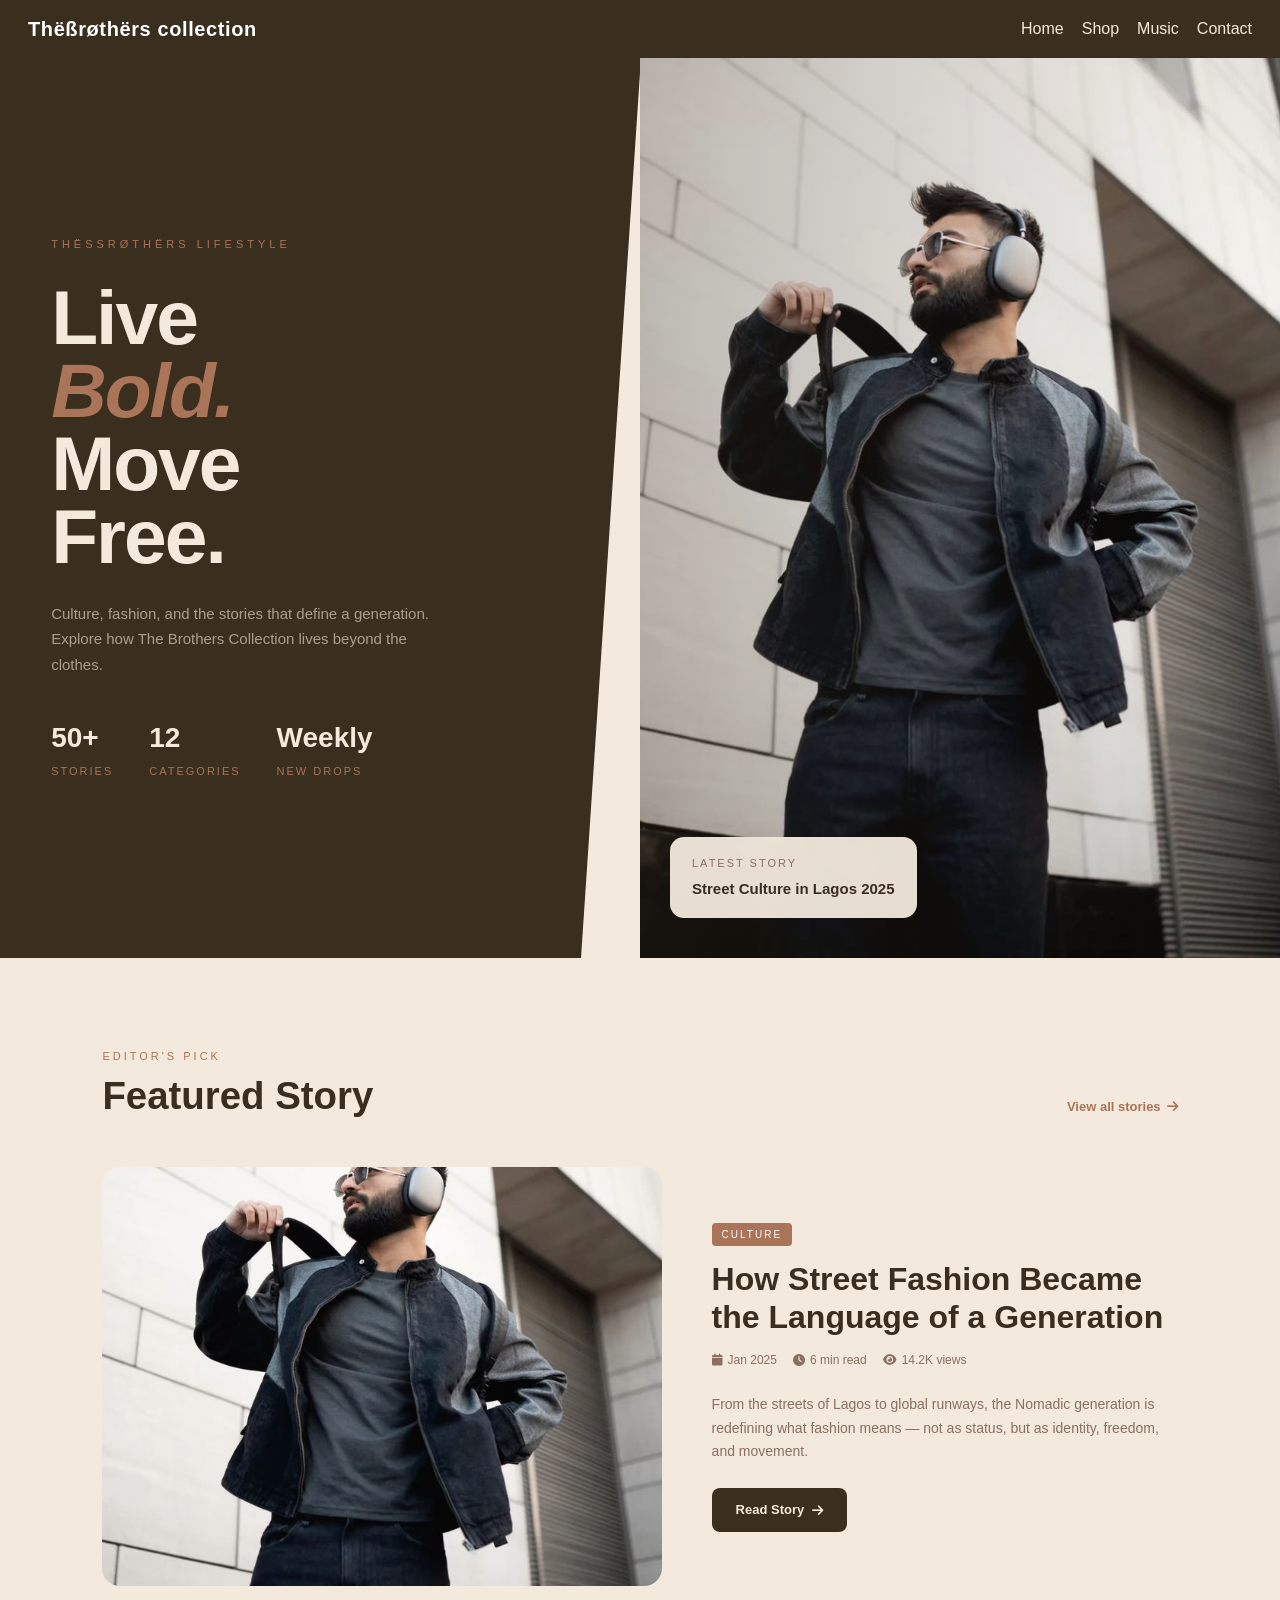
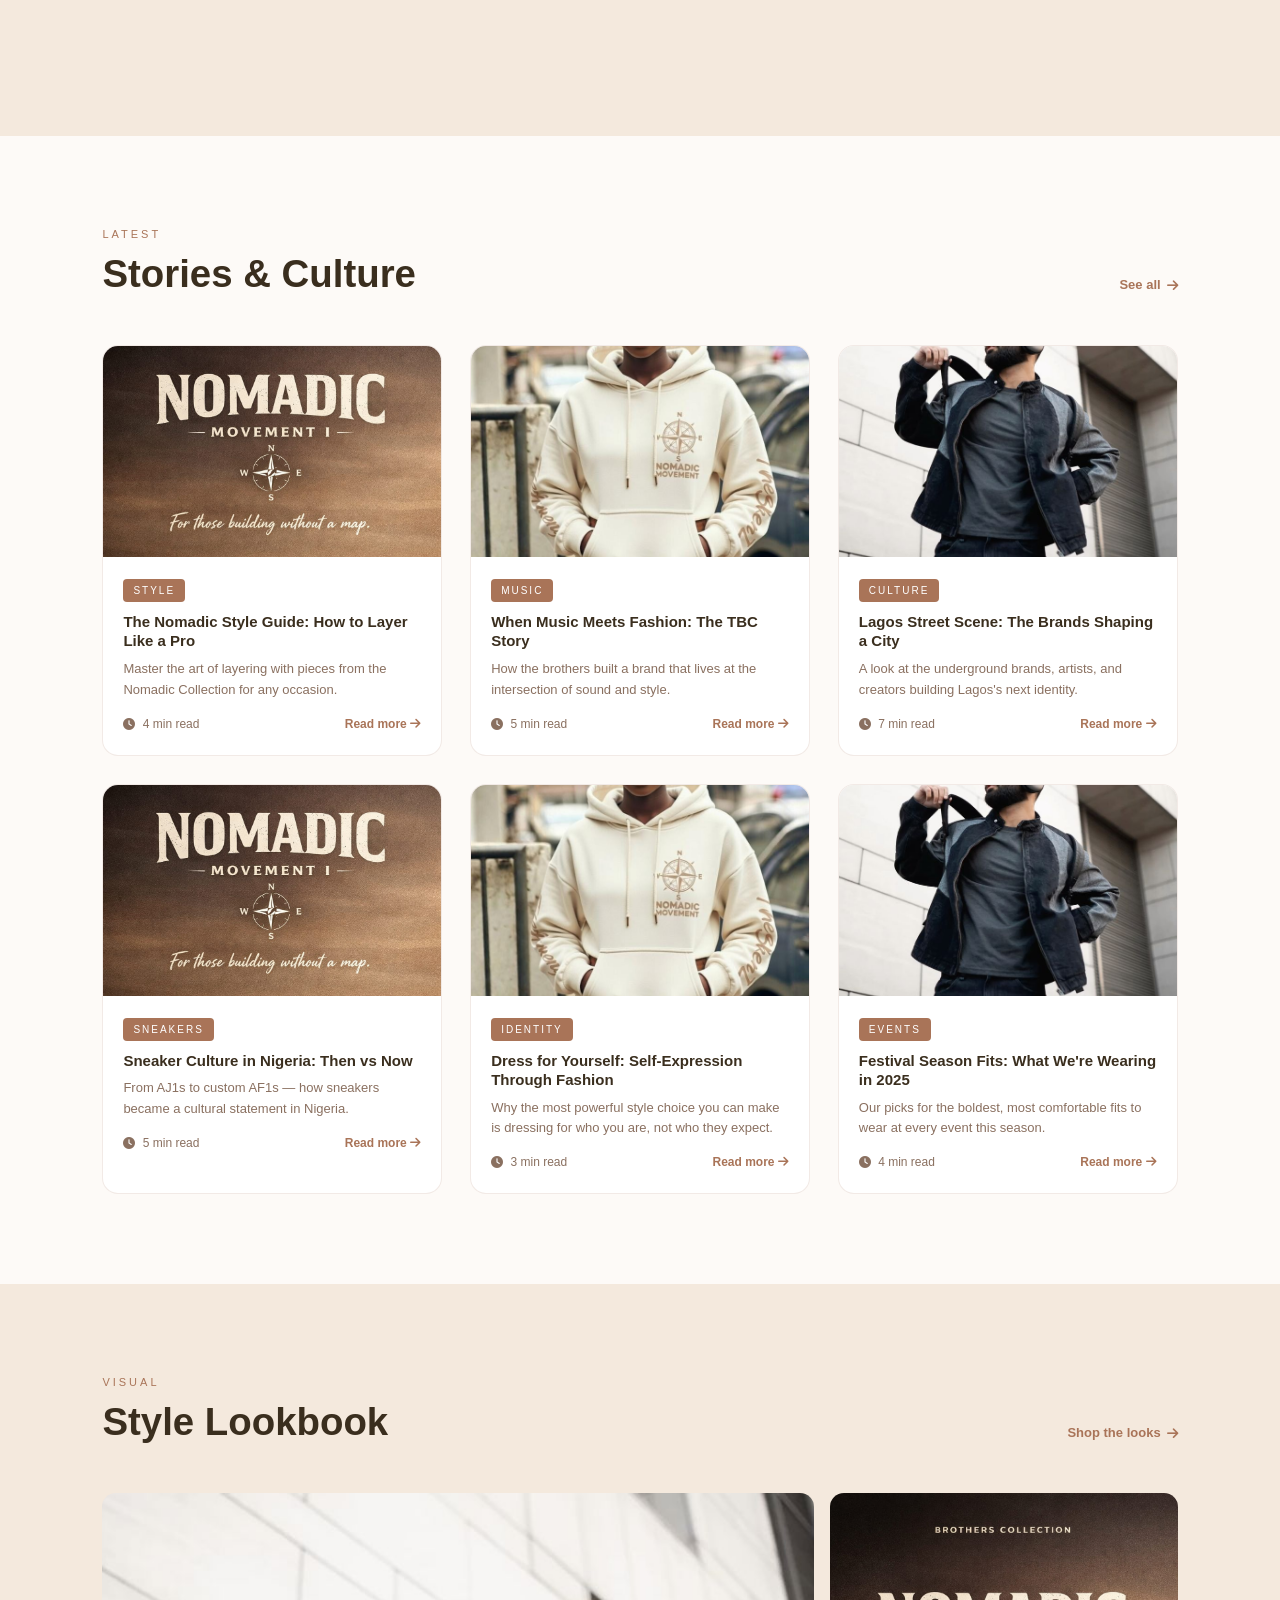
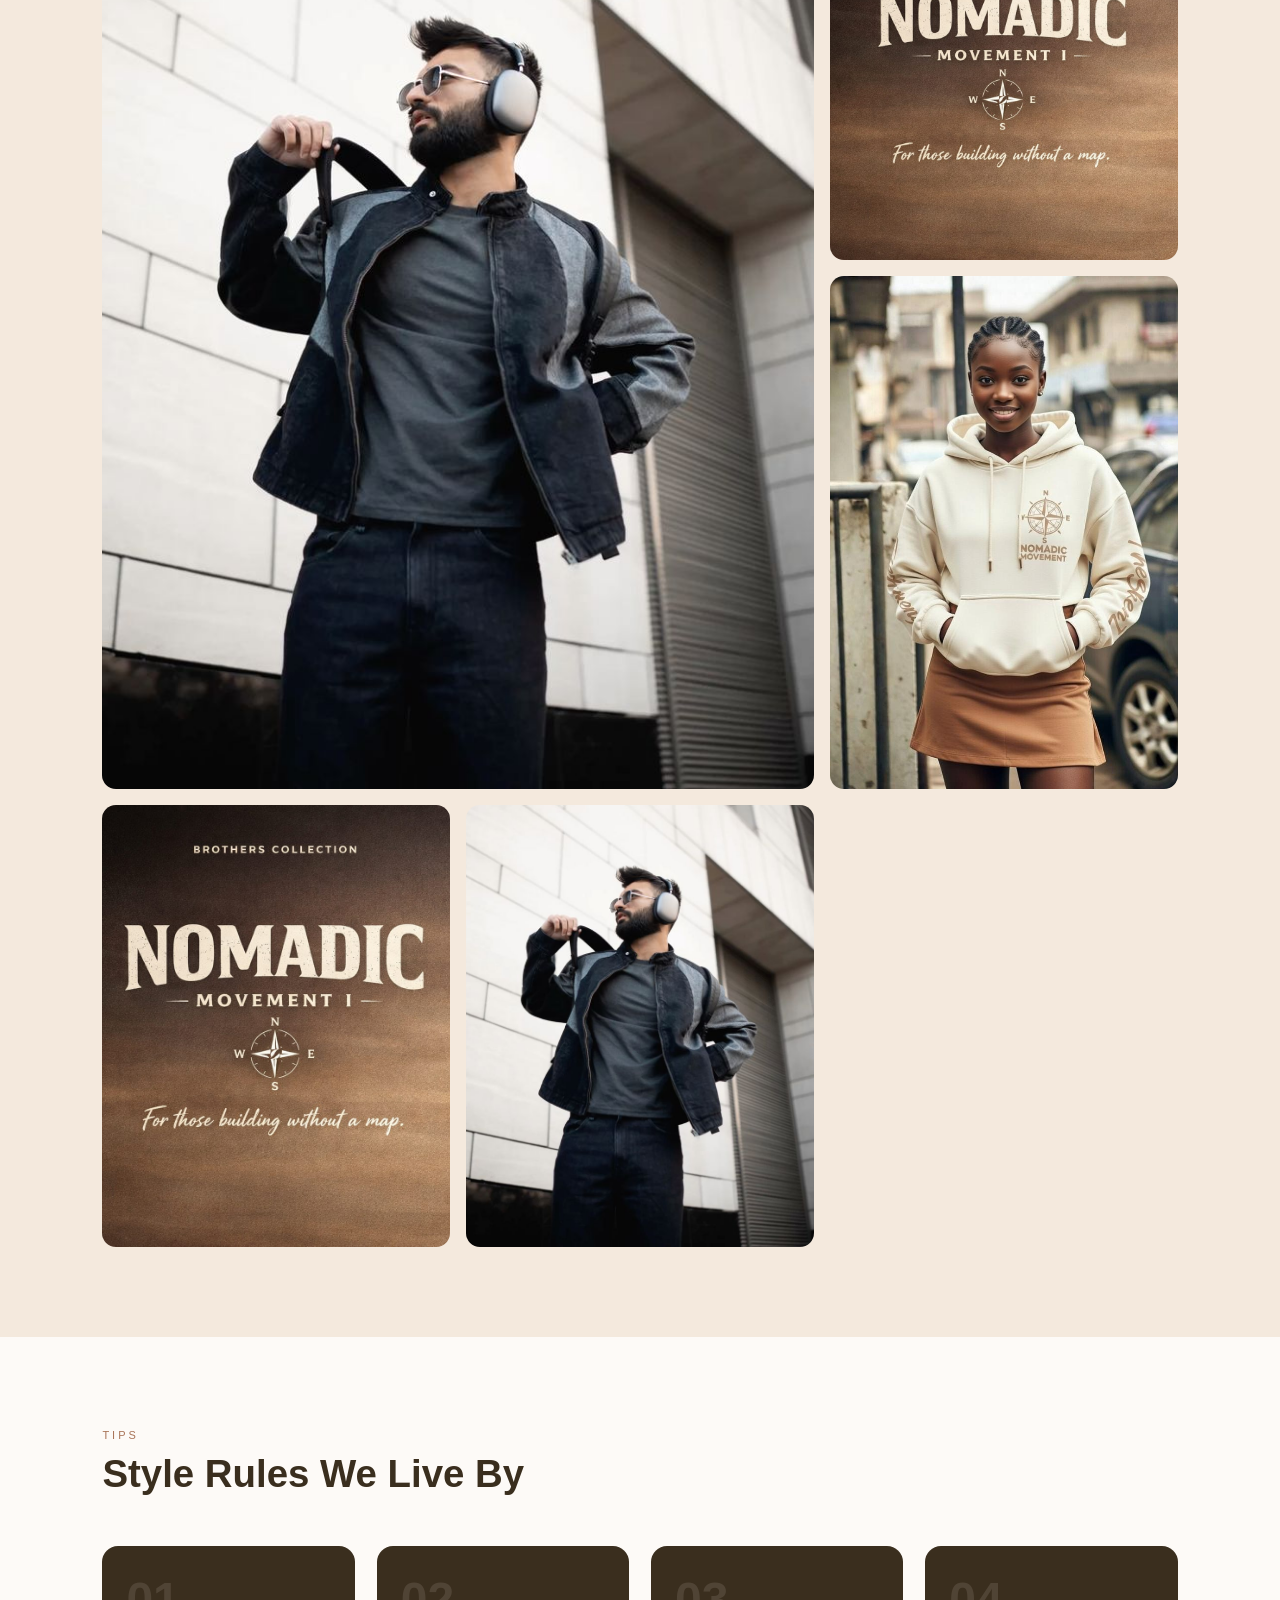
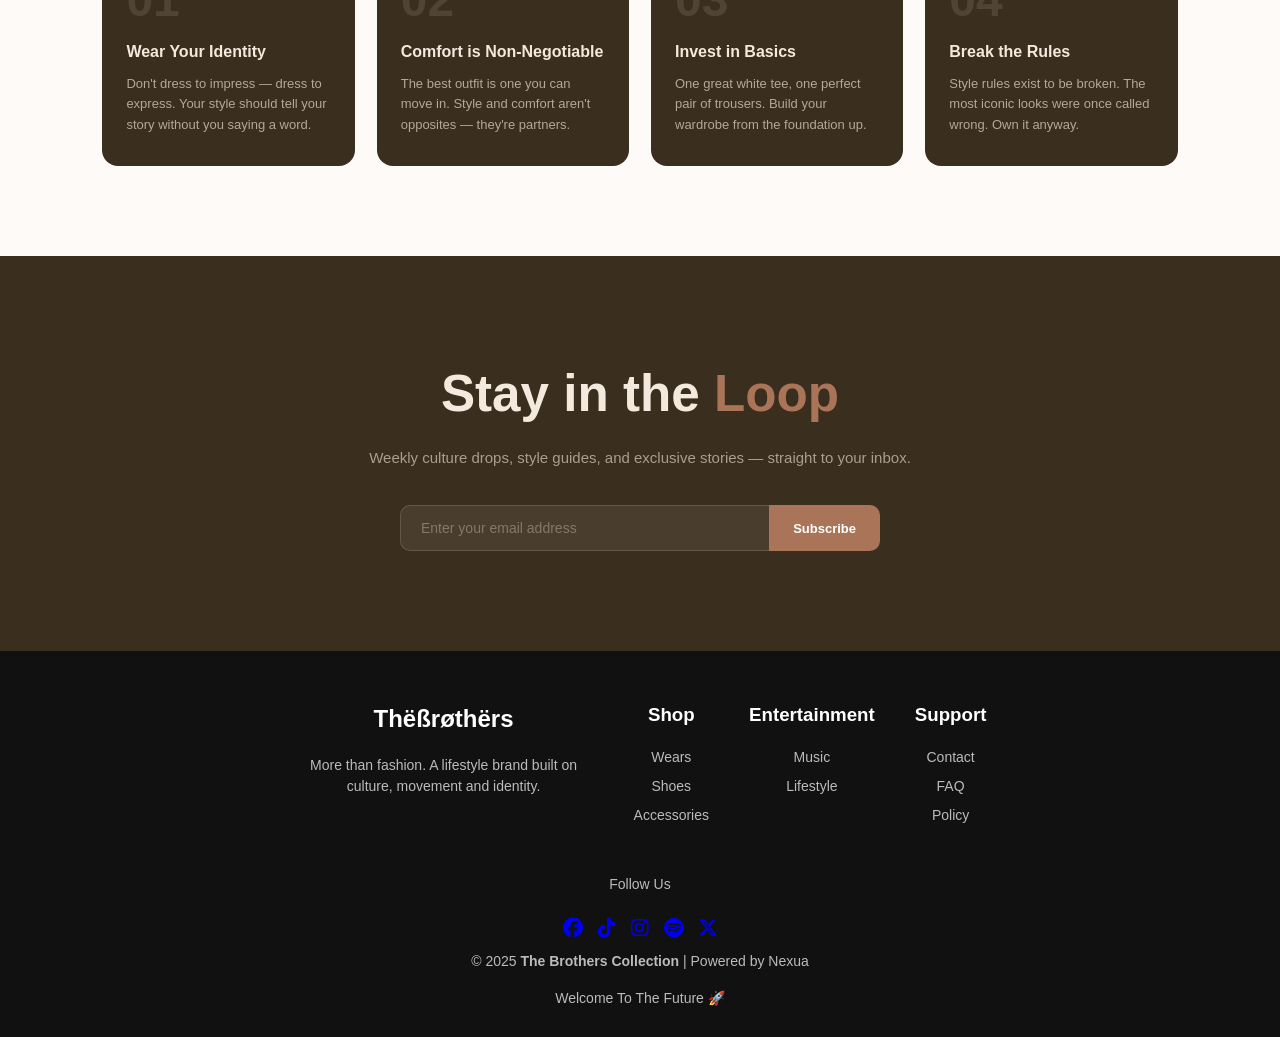
==== lifestyle.html @ 15efc1c2 "first commit" ====
<!DOCTYPE html>
<html lang="en">
<head>
  <meta charset="UTF-8">
  <meta name="viewport" content="width=device-width, initial-scale=1.0">
  <title>Lifestyle | Thëßrøthërs Collection</title>
  <link rel="stylesheet" href="https://cdnjs.cloudflare.com/ajax/libs/font-awesome/6.5.1/css/all.min.css">
  <link rel="stylesheet" href="css/style.css">
  <style>
    :root {
      --ls-cream: #f4e9dd;
      --ls-brown: #a97458;
      --ls-dark: #3a2e1e;
      --ls-muted: #8a7060;
      --ls-light: #dbc1ac;
      --ls-white: #fdfaf7;
    }

    body { background: var(--ls-cream); color: var(--ls-dark); }

    /* ===== HERO ===== */
    .ls-hero {
      min-height: 100vh;
      display: grid;
      grid-template-columns: 1fr 1fr;
      overflow: hidden;
    }

    .ls-hero-left {
      background: var(--ls-dark);
      display: flex;
      flex-direction: column;
      justify-content: center;
      padding: 80px 8%;
      position: relative;
    }

    .ls-hero-left::after {
      content: '';
      position: absolute;
      right: -1px;
      top: 0;
      width: 60px;
      height: 100%;
      background: var(--ls-cream);
      clip-path: polygon(100% 0, 100% 100%, 0 100%);
    }

    .ls-hero-tag {
      display: inline-block;
      font-size: 11px;
      letter-spacing: 4px;
      text-transform: uppercase;
      color: var(--ls-brown);
      margin-bottom: 28px;
    }

    .ls-hero h1 {
      font-size: clamp(3rem, 6vw, 6rem);
      font-weight: 800;
      color: var(--ls-cream);
      line-height: 0.95;
      letter-spacing: -2px;
      margin-bottom: 28px;
    }

    .ls-hero h1 em {
      font-style: italic;
      color: var(--ls-brown);
    }

    .ls-hero-left p {
      color: rgba(244,233,221,0.6);
      font-size: 15px;
      line-height: 1.7;
      max-width: 380px;
      margin-bottom: 40px;
    }

    .ls-hero-stats {
      display: flex;
      gap: 36px;
    }

    .ls-stat {
      display: flex;
      flex-direction: column;
      gap: 4px;
    }

    .ls-stat span:first-child {
      font-size: 28px;
      font-weight: 800;
      color: var(--ls-cream);
    }

    .ls-stat span:last-child {
      font-size: 11px;
      letter-spacing: 2px;
      text-transform: uppercase;
      color: var(--ls-brown);
    }

    .ls-hero-right {
      position: relative;
      overflow: hidden;
    }

    .ls-hero-right img {
      width: 100%;
      height: 100%;
      object-fit: cover;
    }

    .ls-hero-right::before {
      content: '';
      position: absolute;
      inset: 0;
      background: linear-gradient(to right, rgba(58,46,30,0.3), transparent);
      z-index: 1;
    }

    .hero-float-card {
      position: absolute;
      bottom: 40px;
      left: 30px;
      background: rgba(244,233,221,0.95);
      backdrop-filter: blur(10px);
      border-radius: 14px;
      padding: 18px 22px;
      z-index: 2;
      min-width: 200px;
    }

    .hero-float-card p {
      font-size: 11px;
      letter-spacing: 2px;
      text-transform: uppercase;
      color: var(--ls-muted);
      margin-bottom: 6px;
    }

    .hero-float-card h4 {
      font-size: 15px;
      font-weight: 700;
      color: var(--ls-dark);
    }

    /* ===== SECTION STRUCTURE ===== */
    .ls-section {
      padding: 90px 8%;
    }

    .ls-section.alt {
      background: var(--ls-white);
    }

    .ls-section-header {
      display: flex;
      align-items: flex-end;
      justify-content: space-between;
      margin-bottom: 50px;
      flex-wrap: wrap;
      gap: 16px;
    }

    .ls-section-header h2 {
      font-size: clamp(1.8rem, 3vw, 2.8rem);
      font-weight: 800;
      line-height: 1.1;
    }

    .ls-tag-line {
      font-size: 11px;
      letter-spacing: 3px;
      text-transform: uppercase;
      color: var(--ls-brown);
      margin-bottom: 10px;
    }

    .see-all {
      font-size: 13px;
      font-weight: 600;
      color: var(--ls-brown);
      text-decoration: none;
      display: flex;
      align-items: center;
      gap: 6px;
      white-space: nowrap;
    }

    .see-all:hover { text-decoration: underline; }

    /* ===== FEATURED ARTICLE ===== */
    .featured-article {
      display: grid;
      grid-template-columns: 1.2fr 1fr;
      gap: 50px;
      align-items: center;
      margin-bottom: 60px;
    }

    .featured-article-img {
      border-radius: 18px;
      overflow: hidden;
      aspect-ratio: 4/3;
    }

    .featured-article-img img {
      width: 100%;
      height: 100%;
      object-fit: cover;
      transition: 0.4s;
    }

    .featured-article-img:hover img { transform: scale(1.04); }

    .article-cat {
      display: inline-block;
      font-size: 10px;
      letter-spacing: 2px;
      text-transform: uppercase;
      background: var(--ls-brown);
      color: #fff;
      border-radius: 4px;
      padding: 4px 10px;
      margin-bottom: 14px;
    }

    .featured-article-text h2 {
      font-size: clamp(1.4rem, 2.5vw, 2rem);
      font-weight: 800;
      line-height: 1.2;
      margin-bottom: 14px;
    }

    .featured-article-text p {
      font-size: 14px;
      color: var(--ls-muted);
      line-height: 1.7;
      margin-bottom: 24px;
    }

    .article-meta {
      display: flex;
      align-items: center;
      gap: 16px;
      font-size: 12px;
      color: var(--ls-muted);
      margin-bottom: 24px;
    }

    .article-meta span { display: flex; align-items: center; gap: 5px; }

    .read-btn {
      display: inline-flex;
      align-items: center;
      gap: 8px;
      padding: 12px 24px;
      background: var(--ls-dark);
      color: var(--ls-cream);
      border-radius: 8px;
      text-decoration: none;
      font-size: 13px;
      font-weight: 600;
      transition: 0.2s;
    }

    .read-btn:hover {
      background: var(--ls-brown);
      transform: translateY(-2px);
    }

    /* ===== ARTICLES GRID ===== */
    .articles-grid {
      display: grid;
      grid-template-columns: repeat(auto-fill, minmax(280px, 1fr));
      gap: 28px;
    }

    .article-card {
      background: #fff;
      border-radius: 16px;
      overflow: hidden;
      border: 1px solid rgba(169,116,88,0.15);
      transition: 0.25s;
      cursor: pointer;
    }

    .article-card:hover {
      transform: translateY(-6px);
      box-shadow: 0 16px 40px rgba(58,46,30,0.1);
      border-color: var(--ls-brown);
    }

    .article-card-img {
      aspect-ratio: 16/10;
      overflow: hidden;
    }

    .article-card-img img {
      width: 100%;
      height: 100%;
      object-fit: cover;
      transition: 0.35s;
    }

    .article-card:hover .article-card-img img { transform: scale(1.06); }

    .article-card-body {
      padding: 20px 20px 22px;
    }

    .article-card-body .article-cat {
      margin-bottom: 10px;
    }

    .article-card-body h3 {
      font-size: 15px;
      font-weight: 700;
      line-height: 1.3;
      margin-bottom: 8px;
      color: var(--ls-dark);
    }

    .article-card-body p {
      font-size: 13px;
      color: var(--ls-muted);
      line-height: 1.6;
      margin-bottom: 14px;
    }

    .article-card-footer {
      display: flex;
      justify-content: space-between;
      align-items: center;
      font-size: 12px;
      color: var(--ls-muted);
    }

    .article-card-footer a {
      color: var(--ls-brown);
      font-weight: 600;
      text-decoration: none;
      font-size: 12px;
    }

    .article-card-footer a:hover { text-decoration: underline; }

    /* ===== STYLE LOOKBOOK ===== */
    .lookbook-grid {
      display: grid;
      grid-template-columns: repeat(3, 1fr);
      grid-template-rows: auto;
      gap: 16px;
    }

    .look-item {
      border-radius: 14px;
      overflow: hidden;
      position: relative;
      cursor: pointer;
    }

    .look-item:first-child {
      grid-column: span 2;
      grid-row: span 2;
    }

    .look-item img {
      width: 100%;
      height: 100%;
      object-fit: cover;
      min-height: 200px;
      transition: 0.35s;
    }

    .look-item:hover img { transform: scale(1.05); }

    .look-overlay {
      position: absolute;
      inset: 0;
      background: linear-gradient(to top, rgba(58,46,30,0.8) 0%, transparent 50%);
      opacity: 0;
      transition: 0.3s;
      display: flex;
      align-items: flex-end;
      padding: 20px;
    }

    .look-item:hover .look-overlay { opacity: 1; }

    .look-overlay span {
      color: #fff;
      font-size: 13px;
      font-weight: 600;
      display: flex;
      align-items: center;
      gap: 6px;
    }

    /* ===== TIPS SECTION ===== */
    .tips-grid {
      display: grid;
      grid-template-columns: repeat(auto-fill, minmax(240px, 1fr));
      gap: 22px;
    }

    .tip-card {
      background: var(--ls-dark);
      color: var(--ls-cream);
      border-radius: 16px;
      padding: 30px 24px;
      transition: 0.25s;
    }

    .tip-card:hover {
      transform: translateY(-5px);
      background: var(--ls-brown);
    }

    .tip-number {
      font-size: 48px;
      font-weight: 800;
      color: rgba(244,233,221,0.12);
      line-height: 1;
      margin-bottom: 16px;
    }

    .tip-card h3 {
      font-size: 16px;
      font-weight: 700;
      margin-bottom: 10px;
      color: var(--ls-cream);
    }

    .tip-card p {
      font-size: 13px;
      color: rgba(244,233,221,0.65);
      line-height: 1.6;
    }

    /* ===== NEWSLETTER ===== */
    .newsletter-section {
      padding: 100px 8%;
      background: var(--ls-dark);
      text-align: center;
    }

    .newsletter-section h2 {
      font-size: clamp(2rem, 4vw, 3.5rem);
      font-weight: 800;
      color: var(--ls-cream);
      margin-bottom: 14px;
    }

    .newsletter-section h2 span { color: var(--ls-brown); }

    .newsletter-section p {
      color: rgba(244,233,221,0.6);
      font-size: 15px;
      margin-bottom: 36px;
    }

    .newsletter-form {
      display: flex;
      max-width: 480px;
      margin: 0 auto;
      gap: 0;
    }

    .newsletter-form input {
      flex: 1;
      padding: 14px 20px;
      background: rgba(244,233,221,0.08);
      border: 1.5px solid rgba(244,233,221,0.15);
      border-right: none;
      border-radius: 10px 0 0 10px;
      color: var(--ls-cream);
      font-size: 14px;
      font-family: 'Poppins', sans-serif;
      outline: none;
      transition: 0.2s;
    }

    .newsletter-form input::placeholder { color: rgba(244,233,221,0.35); }
    .newsletter-form input:focus { border-color: var(--ls-brown); }

    .newsletter-form button {
      padding: 14px 24px;
      background: var(--ls-brown);
      color: #fff;
      border: none;
      border-radius: 0 10px 10px 0;
      font-size: 13px;
      font-weight: 700;
      cursor: pointer;
      font-family: 'Poppins', sans-serif;
      transition: 0.2s;
      white-space: nowrap;
    }

    .newsletter-form button:hover { background: #c4895f; }

    /* Center footer */
.footer .footer-container {
  justify-content: center;
  text-align: center;
}

.footer .footer-brand {
  text-align: center;
}

.footer .footer-links {
  justify-content: center;
}

.footer .footer-col {
  align-items: center;
  text-align: center;
}

    /* ===== RESPONSIVE ===== */
    @media (max-width: 900px) {
      .ls-hero { grid-template-columns: 1fr; min-height: auto; }
      .ls-hero-left::after { display: none; }
      .ls-hero-right { height: 50vh; }
      .featured-article { grid-template-columns: 1fr; }
      .lookbook-grid { grid-template-columns: 1fr 1fr; }
      .look-item:first-child { grid-column: span 2; grid-row: span 1; }
    }

    @media (max-width: 600px) {
      .lookbook-grid { grid-template-columns: 1fr; }
      .look-item:first-child { grid-column: span 1; }
      .newsletter-form { flex-direction: column; }
      .newsletter-form input { border-right: 1.5px solid rgba(244,233,221,0.15); border-bottom: none; border-radius: 10px 10px 0 0; }
      .newsletter-form button { border-radius: 0 0 10px 10px; }
    }
  </style>
</head>
<body>

  <header>
    <h2>Thëßrøthërs collection</h2>
    <nav>
      <ul class="nav-links">
        <li><a href="index.html">Home</a></li>
        <li><a href="shop.html">Shop</a></li>
        <li><a href="music.html">Music</a></li>
        <li><a href="index.html#contact">Contact</a></li>
      </ul>
      <div class="hamburger">
        <span></span>
        <span></span>
        <span></span>
    </div>
    </nav>
  </header>

  <main>

    <!-- HERO -->
    <section class="ls-hero">
      <div class="ls-hero-left">
        <span class="ls-hero-tag">Thëßrøthërs Lifestyle</span>
        <h1>Live<br><em>Bold.</em><br>Move<br>Free.</h1>
        <p>Culture, fashion, and the stories that define a generation. Explore how The Brothers Collection lives beyond the clothes.</p>
        <div class="ls-hero-stats">
          <div class="ls-stat">
            <span>50+</span>
            <span>Stories</span>
          </div>
          <div class="ls-stat">
            <span>12</span>
            <span>Categories</span>
          </div>
          <div class="ls-stat">
            <span>Weekly</span>
            <span>New Drops</span>
          </div>
        </div>
      </div>
      <div class="ls-hero-right">
        <img src="img/tbc.jpg" alt="Lifestyle Hero">
        <div class="hero-float-card">
          <p>Latest Story</p>
          <h4>Street Culture in Lagos 2025</h4>
        </div>
      </div>
    </section>

    <!-- FEATURED ARTICLE -->
    <section class="ls-section">
      <div class="ls-section-header">
        <div>
          <p class="ls-tag-line">Editor's Pick</p>
          <h2>Featured Story</h2>
        </div>
        <a href="#" class="see-all">View all stories <i class="fas fa-arrow-right"></i></a>
      </div>

      <div class="featured-article">
        <div class="featured-article-img">
          <img src="img/tbc.jpg" alt="Featured Article">
        </div>
        <div class="featured-article-text">
          <span class="article-cat">Culture</span>
          <h2>How Street Fashion Became the Language of a Generation</h2>
          <div class="article-meta">
            <span><i class="fas fa-calendar"></i> Jan 2025</span>
            <span><i class="fas fa-clock"></i> 6 min read</span>
            <span><i class="fas fa-eye"></i> 14.2K views</span>
          </div>
          <p>From the streets of Lagos to global runways, the Nomadic generation is redefining what fashion means — not as status, but as identity, freedom, and movement.</p>
          <a href="#" class="read-btn">
            Read Story <i class="fas fa-arrow-right"></i>
          </a>
        </div>
      </div>
    </section>

    <!-- ARTICLES GRID -->
    <section class="ls-section alt">
      <div class="ls-section-header">
        <div>
          <p class="ls-tag-line">Latest</p>
          <h2>Stories & Culture</h2>
        </div>
        <a href="#" class="see-all">See all <i class="fas fa-arrow-right"></i></a>
      </div>

      <div class="articles-grid">

        <div class="article-card">
          <div class="article-card-img">
            <img src="img/Nomadic.jpg" alt="Style Guide">
          </div>
          <div class="article-card-body">
            <span class="article-cat">Style</span>
            <h3>The Nomadic Style Guide: How to Layer Like a Pro</h3>
            <p>Master the art of layering with pieces from the Nomadic Collection for any occasion.</p>
            <div class="article-card-footer">
              <span><i class="fas fa-clock" style="margin-right:4px"></i> 4 min read</span>
              <a href="#">Read more <i class="fas fa-arrow-right"></i></a>
            </div>
          </div>
        </div>

        <div class="article-card">
          <div class="article-card-img">
            <img src="img/Nomadic1.jpg" alt="Music & Fashion">
          </div>
          <div class="article-card-body">
            <span class="article-cat">Music</span>
            <h3>When Music Meets Fashion: The TBC Story</h3>
            <p>How the brothers built a brand that lives at the intersection of sound and style.</p>
            <div class="article-card-footer">
              <span><i class="fas fa-clock" style="margin-right:4px"></i> 5 min read</span>
              <a href="#">Read more <i class="fas fa-arrow-right"></i></a>
            </div>
          </div>
        </div>

        <div class="article-card">
          <div class="article-card-img">
            <img src="img/tbc.jpg" alt="Lagos Scene">
          </div>
          <div class="article-card-body">
            <span class="article-cat">Culture</span>
            <h3>Lagos Street Scene: The Brands Shaping a City</h3>
            <p>A look at the underground brands, artists, and creators building Lagos's next identity.</p>
            <div class="article-card-footer">
              <span><i class="fas fa-clock" style="margin-right:4px"></i> 7 min read</span>
              <a href="#">Read more <i class="fas fa-arrow-right"></i></a>
            </div>
          </div>
        </div>

        <div class="article-card">
          <div class="article-card-img">
            <img src="img/Nomadic.jpg" alt="Sneaker Culture">
          </div>
          <div class="article-card-body">
            <span class="article-cat">Sneakers</span>
            <h3>Sneaker Culture in Nigeria: Then vs Now</h3>
            <p>From AJ1s to custom AF1s — how sneakers became a cultural statement in Nigeria.</p>
            <div class="article-card-footer">
              <span><i class="fas fa-clock" style="margin-right:4px"></i> 5 min read</span>
              <a href="#">Read more <i class="fas fa-arrow-right"></i></a>
            </div>
          </div>
        </div>

        <div class="article-card">
          <div class="article-card-img">
            <img src="img/Nomadic1.jpg" alt="Self Expression">
          </div>
          <div class="article-card-body">
            <span class="article-cat">Identity</span>
            <h3>Dress for Yourself: Self-Expression Through Fashion</h3>
            <p>Why the most powerful style choice you can make is dressing for who you are, not who they expect.</p>
            <div class="article-card-footer">
              <span><i class="fas fa-clock" style="margin-right:4px"></i> 3 min read</span>
              <a href="#">Read more <i class="fas fa-arrow-right"></i></a>
            </div>
          </div>
        </div>

        <div class="article-card">
          <div class="article-card-img">
            <img src="img/tbc.jpg" alt="Festival Style">
          </div>
          <div class="article-card-body">
            <span class="article-cat">Events</span>
            <h3>Festival Season Fits: What We're Wearing in 2025</h3>
            <p>Our picks for the boldest, most comfortable fits to wear at every event this season.</p>
            <div class="article-card-footer">
              <span><i class="fas fa-clock" style="margin-right:4px"></i> 4 min read</span>
              <a href="#">Read more <i class="fas fa-arrow-right"></i></a>
            </div>
          </div>
        </div>

      </div>
    </section>

    <!-- LOOKBOOK -->
    <section class="ls-section">
      <div class="ls-section-header">
        <div>
          <p class="ls-tag-line">Visual</p>
          <h2>Style Lookbook</h2>
        </div>
        <a href="shop.html" class="see-all">Shop the looks <i class="fas fa-arrow-right"></i></a>
      </div>

      <div class="lookbook-grid">
        <div class="look-item">
          <img src="img/tbc.jpg" alt="Look 1">
          <div class="look-overlay">
            <span><i class="fas fa-bag-shopping"></i> Shop This Look</span>
          </div>
        </div>
        <div class="look-item">
          <img src="img/Nomadic.jpg" alt="Look 2">
          <div class="look-overlay">
            <span><i class="fas fa-bag-shopping"></i> Shop This Look</span>
          </div>
        </div>
        <div class="look-item">
          <img src="img/Nomadic1.jpg" alt="Look 3">
          <div class="look-overlay">
            <span><i class="fas fa-bag-shopping"></i> Shop This Look</span>
          </div>
        </div>
        <div class="look-item">
          <img src="img/Nomadic.jpg" alt="Look 4">
          <div class="look-overlay">
            <span><i class="fas fa-bag-shopping"></i> Shop This Look</span>
          </div>
        </div>
        <div class="look-item">
          <img src="img/tbc.jpg" alt="Look 5">
          <div class="look-overlay">
            <span><i class="fas fa-bag-shopping"></i> Shop This Look</span>
          </div>
        </div>
      </div>
    </section>

    <!-- STYLE TIPS -->
    <section class="ls-section alt">
      <div class="ls-section-header">
        <div>
          <p class="ls-tag-line">Tips</p>
          <h2>Style Rules We Live By</h2>
        </div>
      </div>

      <div class="tips-grid">
        <div class="tip-card">
          <div class="tip-number">01</div>
          <h3>Wear Your Identity</h3>
          <p>Don't dress to impress — dress to express. Your style should tell your story without you saying a word.</p>
        </div>
        <div class="tip-card">
          <div class="tip-number">02</div>
          <h3>Comfort is Non-Negotiable</h3>
          <p>The best outfit is one you can move in. Style and comfort aren't opposites — they're partners.</p>
        </div>
        <div class="tip-card">
          <div class="tip-number">03</div>
          <h3>Invest in Basics</h3>
          <p>One great white tee, one perfect pair of trousers. Build your wardrobe from the foundation up.</p>
        </div>
        <div class="tip-card">
          <div class="tip-number">04</div>
          <h3>Break the Rules</h3>
          <p>Style rules exist to be broken. The most iconic looks were once called wrong. Own it anyway.</p>
        </div>
      </div>
    </section>

    <!-- NEWSLETTER -->
    <section class="newsletter-section">
      <h2>Stay in the <span>Loop</span></h2>
      <p>Weekly culture drops, style guides, and exclusive stories — straight to your inbox.</p>
      <div class="newsletter-form">
        <input type="email" placeholder="Enter your email address">
        <button type="submit">Subscribe</button>
      </div>
    </section>

  </main>

  <!-- FOOTER -->
  <footer id="contact" class="footer">
    <div class="footer-container">
      <div class="footer-brand">
        <h2>Thëßrøthërs</h2>
        <p>More than fashion. A lifestyle brand built on culture, movement and identity.</p>
      </div>
      <div class="footer-links">
        <div class="footer-col">
          <h3>Shop</h3>
          <a href="shop.html">Wears</a>
          <a href="shop.html">Shoes</a>
          <a href="shop.html">Accessories</a>
        </div>
        <div class="footer-col">
          <h3>Entertainment</h3>
          <a href="music.html">Music</a>
          <a href="lifestyle.html">Lifestyle</a>
        </div>
        <div class="footer-col">
          <h3>Support</h3>
          <a href="index.html#contact">Contact</a>
          <a href="#">FAQ</a>
          <a href="#">Policy</a>
        </div>
      </div>
    </div>
    <div class="footer-social">
      <p>Follow Us</p>
      <div class="social-icons">
        <a href="https://facebook.com" target="_blank"><i class="fab fa-facebook"></i></a>
        <a href="https://www.tiktok.com" target="_blank"><i class="fab fa-tiktok"></i></a>
        <a href="https://www.instagram.com" target="_blank"><i class="fab fa-instagram"></i></a>
        <a href="https://www.spotify.com" target="_blank"><i class="fab fa-spotify"></i></a>
        <a href="https://www.x.com" target="_blank"><i class="fa-brands fa-x-twitter"></i></a>
      </div>
    </div>
    <p>© 2025 <strong>The Brothers Collection</strong> | Powered by <span class="brand">Nexua</span></p>
    <p class="footer-tagline">Welcome To The Future 🚀</p>
  </footer>

</body>
<script src="main.js"></script>
</html>
---- css/style.css ----
/* ===== GLOBAL ===== */
* {
  margin: 0;
  padding: 0;
  box-sizing: border-box;
  font-family: 'Poppins', sans-serif;
  transition: all 0.3s ease;
}

:root {
  --brown-dark: #3a2e1e;
  --brown-main: #a97458;
  --brown-light: #dbc1ac;
  --cream: #f4e9dd;
  --muted: #6b5847;
}

body {
  font-family: 'Poppins', system-ui;
  background: var(--cream);
  color: var(--brown-dark);
  line-height: 1.5;
}

/* ===== HEADER ===== */
header {
  background: var(--brown-dark);
  color: #fff;
  padding: 14px 28px;
  display: flex;
  justify-content: space-between;
  align-items: center;
  position: sticky;
  top: 0;
  z-index: 50;
}

header h2 { font-size: 20px; letter-spacing: 0.6px; }
nav a { color: var(--cream); text-decoration: none; font-weight: 500; }
nav a:hover { color: var(--brown-light); }

/* ===== NAV & HAMBURGER ===== */
nav ul.nav-links {
  display: flex;
  gap: 18px;
  list-style: none;
}

.hamburger {
  display: none;
  flex-direction: column;
  gap: 5px;
  cursor: pointer;
  z-index: 1001;
  padding: 4px;
}

.hamburger span {
  display: block;
  width: 24px;
  height: 2.5px;
  background: var(--cream);
  border-radius: 3px;
  transition: transform 0.3s ease, opacity 0.3s ease;
}

@media (max-width: 900px) {
  .hamburger {
    display: flex;
  }

  nav ul.nav-links {
    position: fixed;
    top: 0;
    right: -100%;
    width: 75vw;
    max-width: 300px;
    height: 100vh;
    background: var(--brown-dark);
    flex-direction: column;
    padding: 80px 30px 40px;
    gap: 20px;
    z-index: 999;
    transition: right 0.35s cubic-bezier(0.4, 0, 0.2, 1);
    box-shadow: -10px 0 40px rgba(0, 0, 0, 0.3);
  }

  nav ul.nav-links.active {
    right: 0;
  }

  nav ul.nav-links li a {
    font-size: 16px;
    font-weight: 600;
    color: var(--cream);
    display: block;
    padding: 10px 0;
    border-bottom: 1px solid rgba(244, 233, 221, 0.08);
  }
}

/* ===== DISPLAY SECTION ===== */
.display {
  position: relative;
  height: 100vh;
  overflow: hidden;
  display: flex;
  align-items: center;
  justify-content: center;
}

.display-bg {
  position: absolute;
  inset: 0;
  background-image: url('../img/showcase.png');
  background-size: cover;
  background-position: center;
  filter: blur(8px);
  transform: scale(1.08);
  transition: filter 1000ms ease, transform 1000ms ease;
  z-index: 0;
}

.display:hover .display-bg {
  filter: blur(0px);
  transform: scale(1);
}

.display .content {
  position: relative;
  z-index: 2;
  text-align: center;
  width: 90%;
  max-width: 380px;
  margin: 0;
  padding: 28px 24px;
  background: rgba(58, 46, 30, 0.5);
  backdrop-filter: blur(4px);
  -webkit-backdrop-filter: blur(4px);
  border-radius: 20px;
  border: 1px solid rgba(244, 233, 221, 0.15);
  transition: filter 1000ms ease;
}

.display:hover .content {
  filter: blur(2px);
}

.display .content .logo {
  height: 140px;
  width: 140px;
}

.display .content .title {
  font-size: 1.5rem;
  font-weight: 700;
  color: var(--cream);
  margin-top: 14px;
  line-height: 1.3;
}

.display .content .text {
  font-size: 13px;
  color: rgba(244, 233, 221, 0.75);
  margin-top: 10px;
  line-height: 1.6;
}

/* ===== HERO — DESKTOP (image right, text left) ===== */
.hero {
  display: flex;
  align-items: center;
  justify-content: center;
  flex-direction: row-reverse;
  gap: 60px;
  padding: 60px 8%;
  position: relative;
  overflow: hidden;
}

/* bg wrapper hidden on desktop, activated by mobile.css */
.hero-bg-img {
  display: none;
}

.hero-img {
  flex: 1 1 300px;
  max-width: 400px;
  width: 100%;
  border-radius: 14px;
  object-fit: cover;
  box-shadow: 0 8px 30px rgba(0, 0, 0, 0.08);
  display: block;
}

.hero-content {
  flex: 1 1 400px;
  display: flex;
  flex-direction: column;
  gap: 18px;
}

.hero-content h2 {
  font-size: clamp(2.5rem, 5vw, 5rem);
  line-height: 1.05;
  color: var(--brown-dark);
}

.hero-content p {
  font-size: 16px;
  letter-spacing: 5px;
  word-spacing: 4px;
  color: var(--muted);
}

.hero-actions {
  margin-top: 8px;
  display: flex;
  gap: 12px;
  flex-wrap: wrap;
}

.socials {
  margin-top: 10px;
  display: flex;
  gap: 18px;
}

.socials a {
  color: var(--brown-dark);
  font-size: 22px;
  letter-spacing: 0;
  transition: 0.2s;
}

.socials a:hover { color: var(--brown-main); }

/* ===== BUTTONS ===== */
.btn {
  display: inline-block;
  text-decoration: none;
  border: 0;
  padding: 12px 18px;
  border-radius: 10px;
  font-weight: 700;
  cursor: pointer;
  transition: .18s ease;
  box-shadow: 0 4px 16px rgba(58, 46, 30, 0.06);
}

.btn.primary { background: var(--brown-main); color: #fff; }
.btn.outline { background: transparent; color: var(--brown-dark); border: 2px solid rgba(58,46,30,0.2); }
.btn.secondary { background: var(--brown-light); color: var(--brown-dark); }
.btn:hover { transform: translateY(-4px); }

/* ===== SHOWCASE ===== */
.showcase {
  padding: 60px 6%;
  background: linear-gradient(180deg, transparent, rgba(255,255,255,0.6));
}

.showcase h2 {
  text-align: center;
  font-size: 28px;
  margin-bottom: 28px;
  color: var(--brown-dark);
}

.showcase-grid {
  display: grid;
  grid-template-columns: repeat(auto-fit, minmax(220px, 1fr));
  gap: 22px;
}

.showcase-item {
  position: relative;
  background: #fff;
  border-radius: 12px;
  padding: 18px;
  text-align: center;
  border: 2px solid var(--brown-light);
  transition: .22s;
}

.showcase-item img {
  width: 100%;
  height: 160px;
  object-fit: contain;
  margin-bottom: 12px;
}

.showcase-item h3 { font-size: 18px; color: var(--brown-dark); }

.showcase-item.clickable { cursor: pointer; }
.showcase-item.clickable:hover {
  transform: translateY(-6px);
  box-shadow: 0 12px 30px rgba(0,0,0,0.12);
}

.showcase-item.unclickable {
  opacity: 0.6;
  cursor: not-allowed;
  filter: grayscale(60%);
}

.showcase-item.unclickable:hover { transform: none; box-shadow: none; }

.showcase-item.unclickable::after {
  content: "COMING SOON";
  position: absolute;
  top: 50%;
  left: 50%;
  transform: translate(-50%, -50%) rotate(-15deg);
  background: rgba(0, 0, 0, 0.7);
  color: white;
  padding: 5px 15px;
  font-size: 14px;
  border-radius: 20px;
  pointer-events: none;
}

.showcase-item.unclickable a { pointer-events: none; }

.shop-now {
  display: inline-block;
  margin-top: 10px;
  padding: 9px 14px;
  background: var(--brown-main);
  color: #fff;
  border-radius: 8px;
  font-weight: 600;
}

.shop-now:hover { background: var(--brown-dark); }

/* ===== TRENDING / NOMADIC ===== */
.trending {
  padding: 60px 20px;
  background: var(--cream);
}

.trending-header {
  text-align: center;
  margin-bottom: 40px;
}

.trending-header .tag {
  font-size: 14px;
  color: var(--brown-main);
  letter-spacing: 2px;
  margin-bottom: 10px;
}

.trending-header h2 {
  font-size: 32px;
  color: var(--brown-dark);
}

.trending-content {
  display: grid;
  grid-template-columns: 1fr 1fr;
  gap: 40px;
  align-items: center;
  max-width: 1100px;
  margin: auto;
}

.trending-image {
  overflow: hidden;
  border-radius: 12px;
}

.trending-image img {
  width: 100%;
  height: 100%;
  object-fit: cover;
  transition: transform 0.4s ease;
}

.trending-image:hover img { transform: scale(1.05); }

.trending-text {
  text-align: center;
  display: flex;
  flex-direction: column;
  align-items: center;
}

.trending-text h1 {
  font-size: clamp(2.5rem, 6vw, 4.5rem);
  color: var(--brown-dark);
  margin-bottom: 10px;
}

.trending-text .subtitle {
  font-size: 18px;
  color: var(--muted);
  margin-bottom: 15px;
  text-align: center;
}

.trending-text .description {
  font-size: 15px;
  color: #555;
  margin-bottom: 25px;
  line-height: 1.6;
  text-align: center;
}

.explore-btn {
  padding: 12px 20px;
  border: none;
  background: var(--brown-main);
  color: white;
  border-radius: 6px;
  cursor: pointer;
  font-size: 14px;
  transition: 0.3s;
}

.explore-btn:hover { background: var(--brown-dark); transform: translateY(-2px); }

.trending-products {
  display: flex;
  justify-content: center;
  gap: 20px;
  margin-top: 50px;
  flex-wrap: wrap;
}

.mini-product { text-align: center; transition: 0.3s; }

.mini-product img {
  width: 120px;
  height: 120px;
  object-fit: cover;
  border-radius: 10px;
  margin-bottom: 10px;
}

.mini-product p { font-size: 14px; color: var(--brown-dark); }
.mini-product:hover { transform: translateY(-5px); }

/* ===== ENTERTAINMENT ===== */
.entertainment-section {
  padding: 60px 8%;
  background: #fff;
}

.entertainment-section h2 {
  font-size: 28px;
  font-weight: 700;
  margin-bottom: 25px;
}

.entertainment-grid {
  display: grid;
  grid-template-columns: repeat(auto-fit, minmax(280px, 1fr));
  gap: 25px;
}

.ent-card {
  background: #f8f8f8;
  border-radius: 12px;
  padding-bottom: 15px;
  overflow: hidden;
  transition: 0.25s ease;
}

.ent-card:hover { transform: translateY(-5px); box-shadow: 0 10px 25px rgba(0,0,0,0.08); }
.ent-card img { width: 100%; border-radius: 12px 12px 0 0; }
.ent-card h3 { font-size: 20px; padding: 12px 15px 0; }
.ent-card p { font-size: 14px; color: #555; padding: 0 15px; }
.ent-card a { display: inline-block; font-size: 14px; color: #0a66ff; font-weight: 600; margin: 10px 15px 5px; }

/* ===== ABOUT ===== */
.about {
  padding: 60px 20px;
  background: var(--cream);
  color: var(--brown-dark);
}

.about-hero { text-align: center; margin-bottom: 50px; }
.about-hero h1 { font-size: 40px; margin-bottom: 10px; }
.about-hero p { color: var(--muted); }

.about-story,
.about-mission {
  max-width: 800px;
  margin: 40px auto;
  text-align: center;
}

.about-story h2, .about-mission h2 { margin-bottom: 15px; }
.about-story p, .about-mission p { line-height: 1.6; color: #555; }

.about-values { margin-top: 60px; text-align: center; }

.values-grid {
  display: grid;
  grid-template-columns: repeat(auto-fit, minmax(200px, 1fr));
  gap: 20px;
  margin-top: 30px;
}

.value {
  background: white;
  padding: 20px;
  border-radius: 10px;
  box-shadow: 0 4px 10px rgba(0,0,0,0.08);
  transition: 0.3s;
}

.value:hover { transform: translateY(-5px); }

.about-cta { margin-top: 60px; text-align: center; }

.about-btn {
  display: inline-block;
  text-decoration: none;
  padding: 12px 20px;
  border: none;
  background: var(--brown-main);
  color: white;
  border-radius: 6px;
  cursor: pointer;
  transition: 0.3s;
}

.about-btn:hover { background: var(--brown-dark); }

/* ===== FOOTER ===== */
.footer {
  background: #111;
  color: white;
  padding: 50px 20px 20px;
}

footer p {
  font-size: 14px;
  color: #bbb;
  text-align: center;
  padding: 0.5rem 0;
}

.footer-container {
  display: flex;
  justify-content: center;
  flex-wrap: wrap;
  gap: 40px;
  max-width: 1100px;
  margin: auto;
  text-align: center;
}

.footer-brand {
  max-width: 300px;
  text-align: center;
}

.footer-brand h2 { margin-bottom: 10px; }
.footer-brand p { color: #bbb; font-size: 14px; }

.footer-links {
  display: flex;
  gap: 40px;
  flex-wrap: wrap;
  justify-content: center;
}

.footer-col {
  display: flex;
  flex-direction: column;
  gap: 8px;
  align-items: center;
  text-align: center;
}

.footer-col h3 { margin-bottom: 10px; }

.footer-col a {
  text-decoration: none;
  color: #bbb;
  font-size: 14px;
  transition: 0.3s;
}

.footer-col a:hover { color: white; }

.footer-social { text-align: center; margin-top: 40px; }

.social-icons {
  margin-top: 10px;
  display: flex;
  justify-content: center;
  gap: 15px;
  font-size: 20px;
  cursor: pointer;
}

.social-icons i:hover { transform: scale(1.2); }
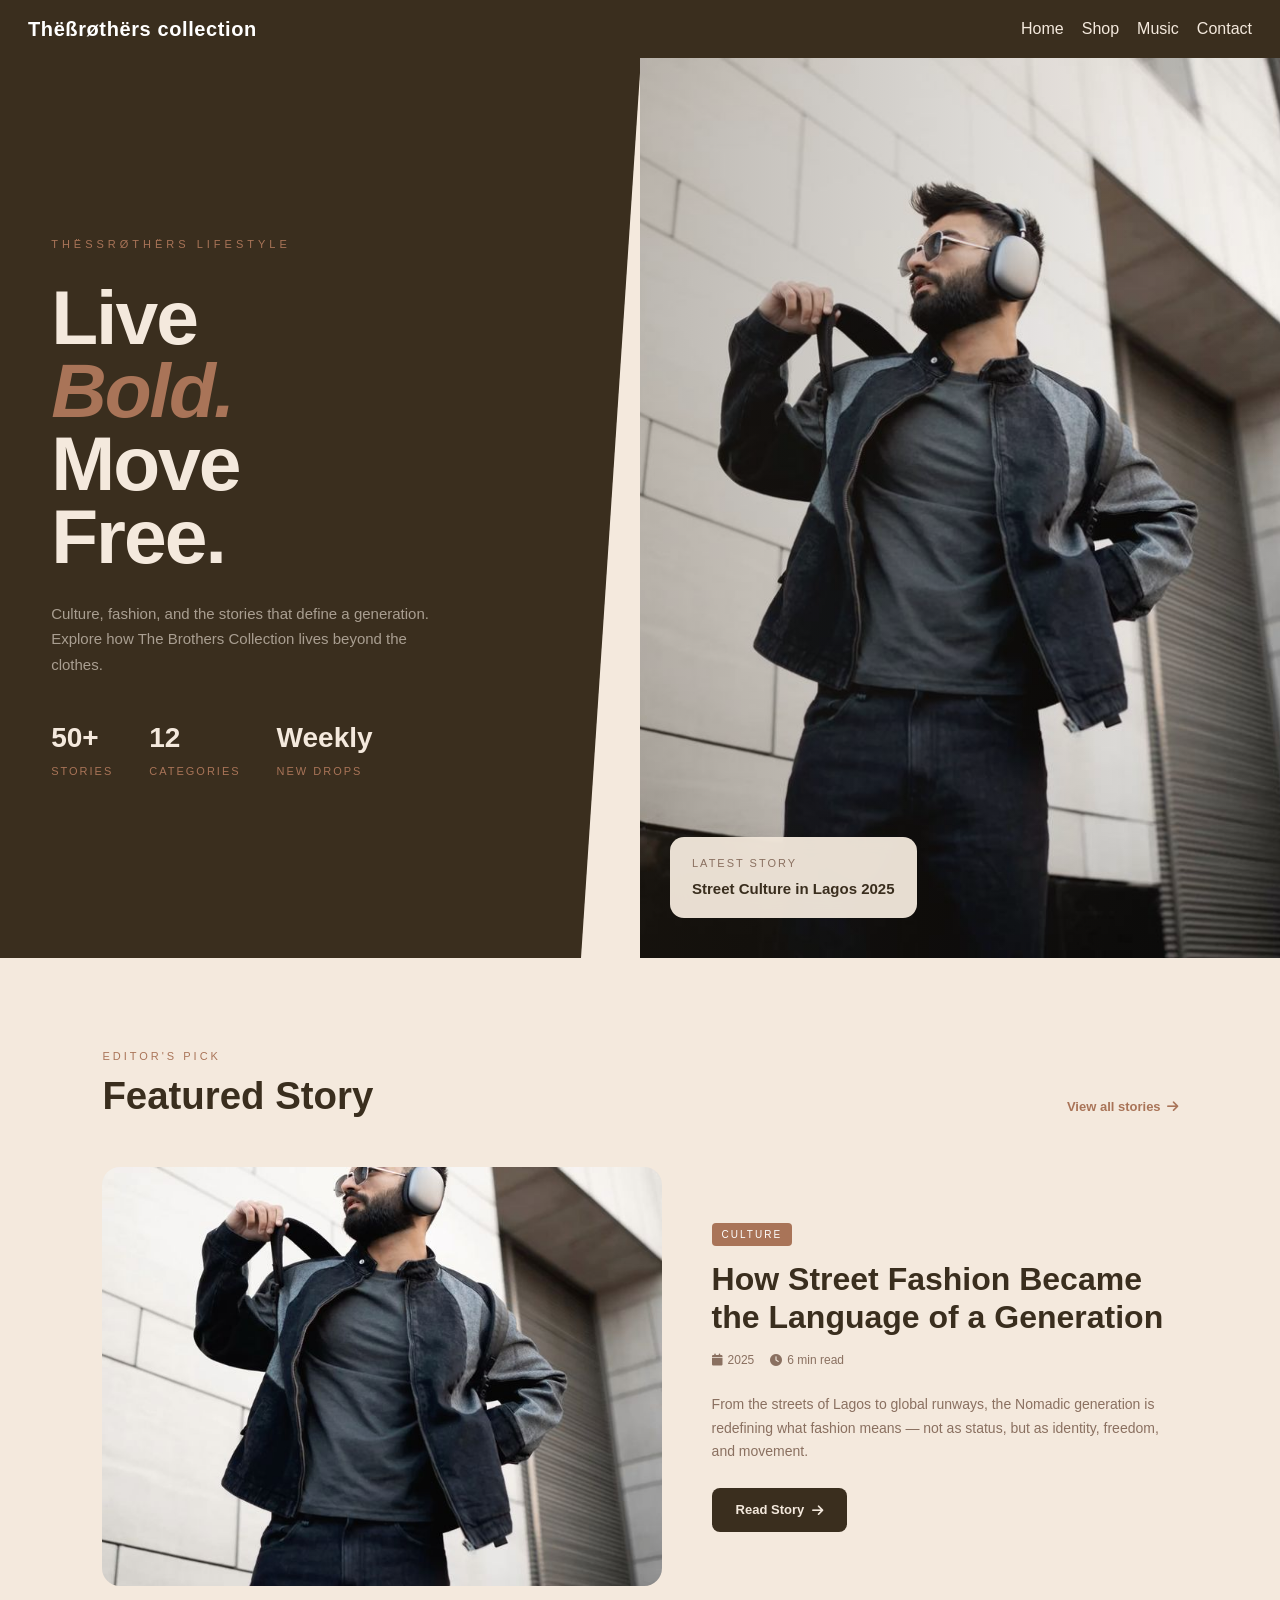
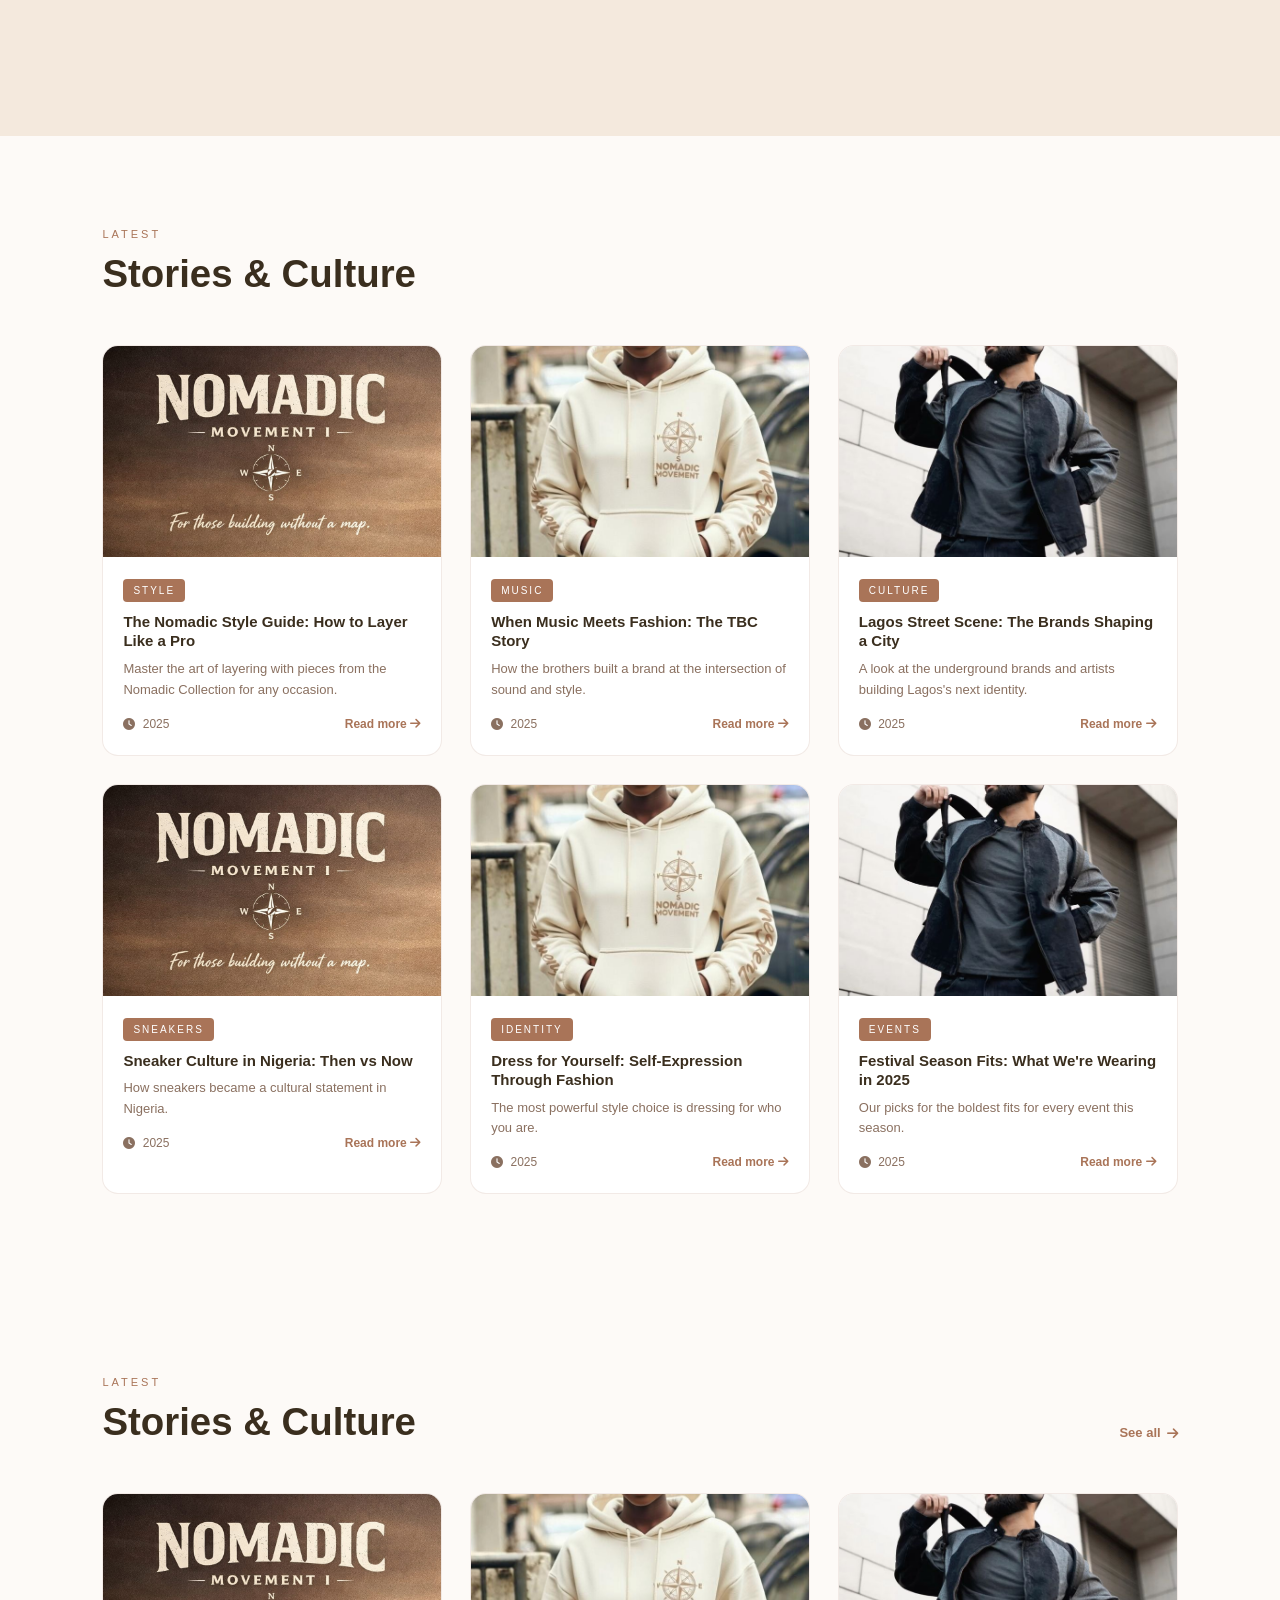
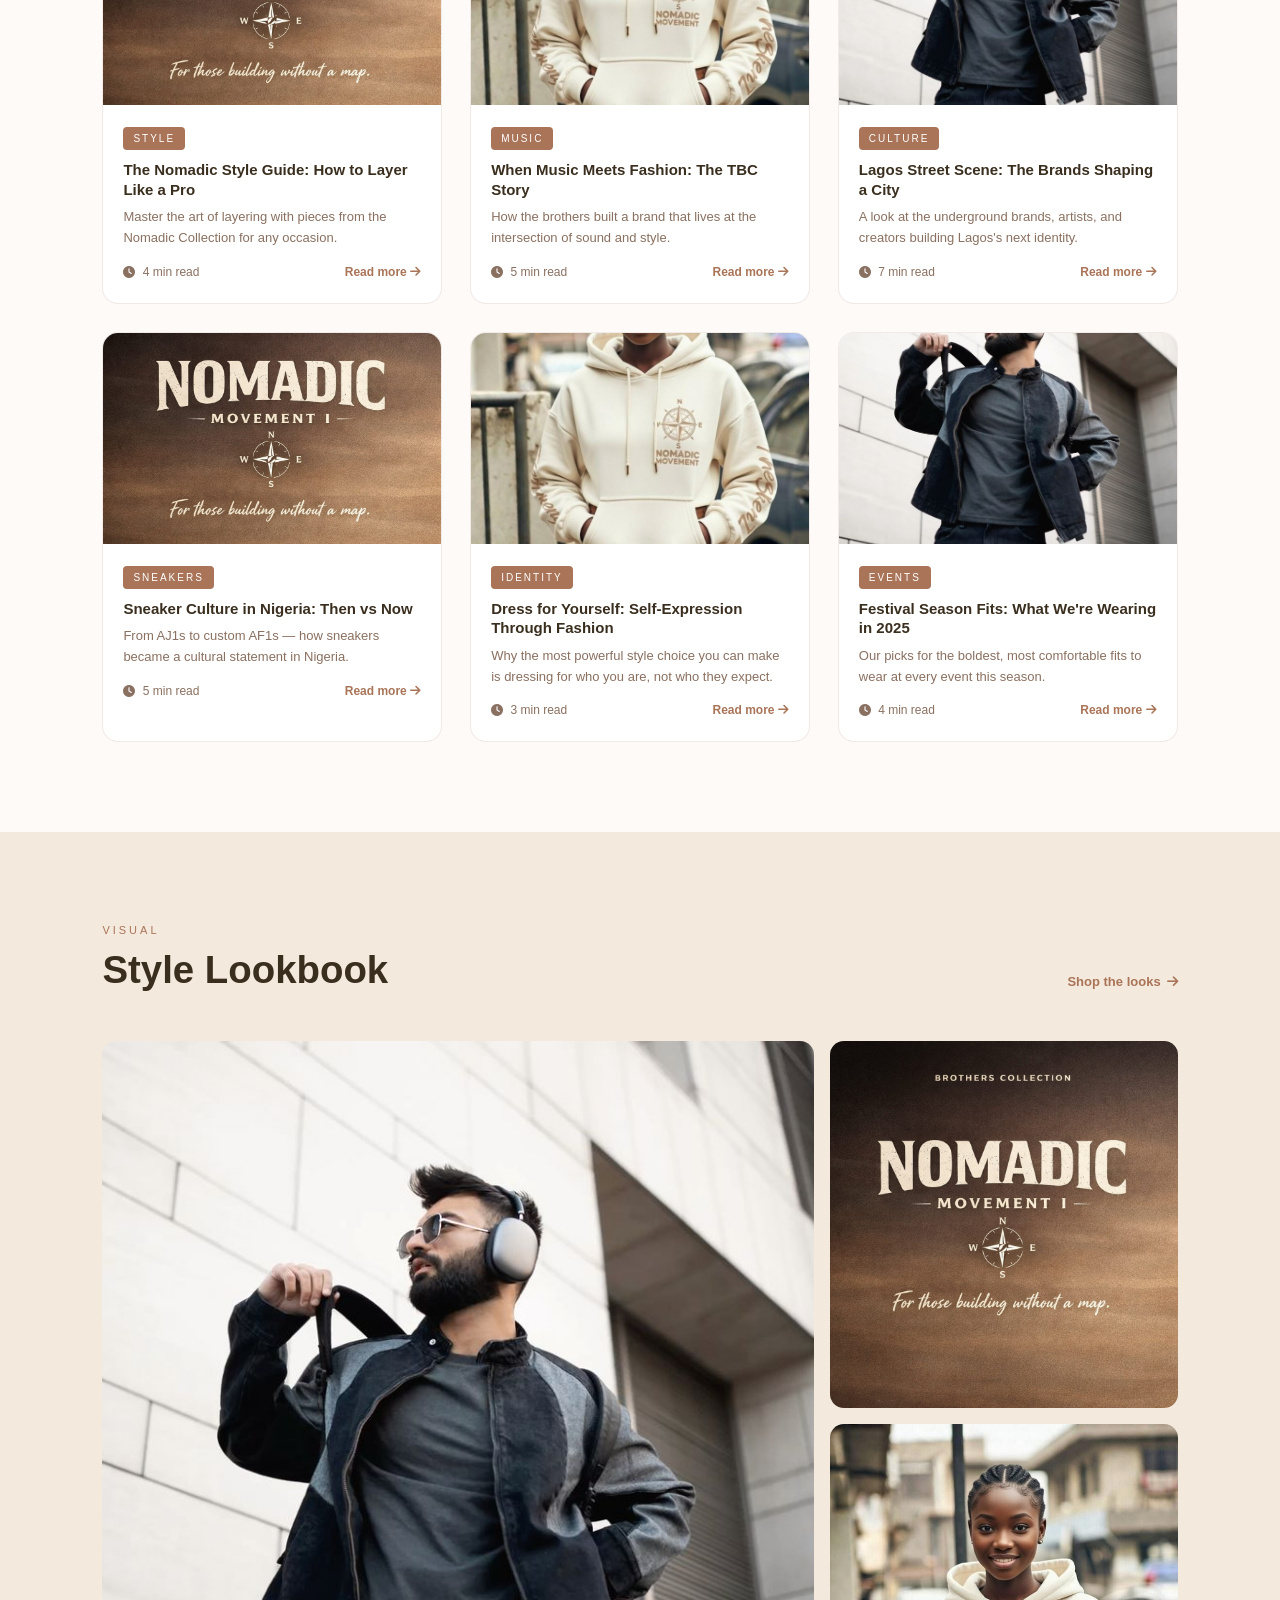
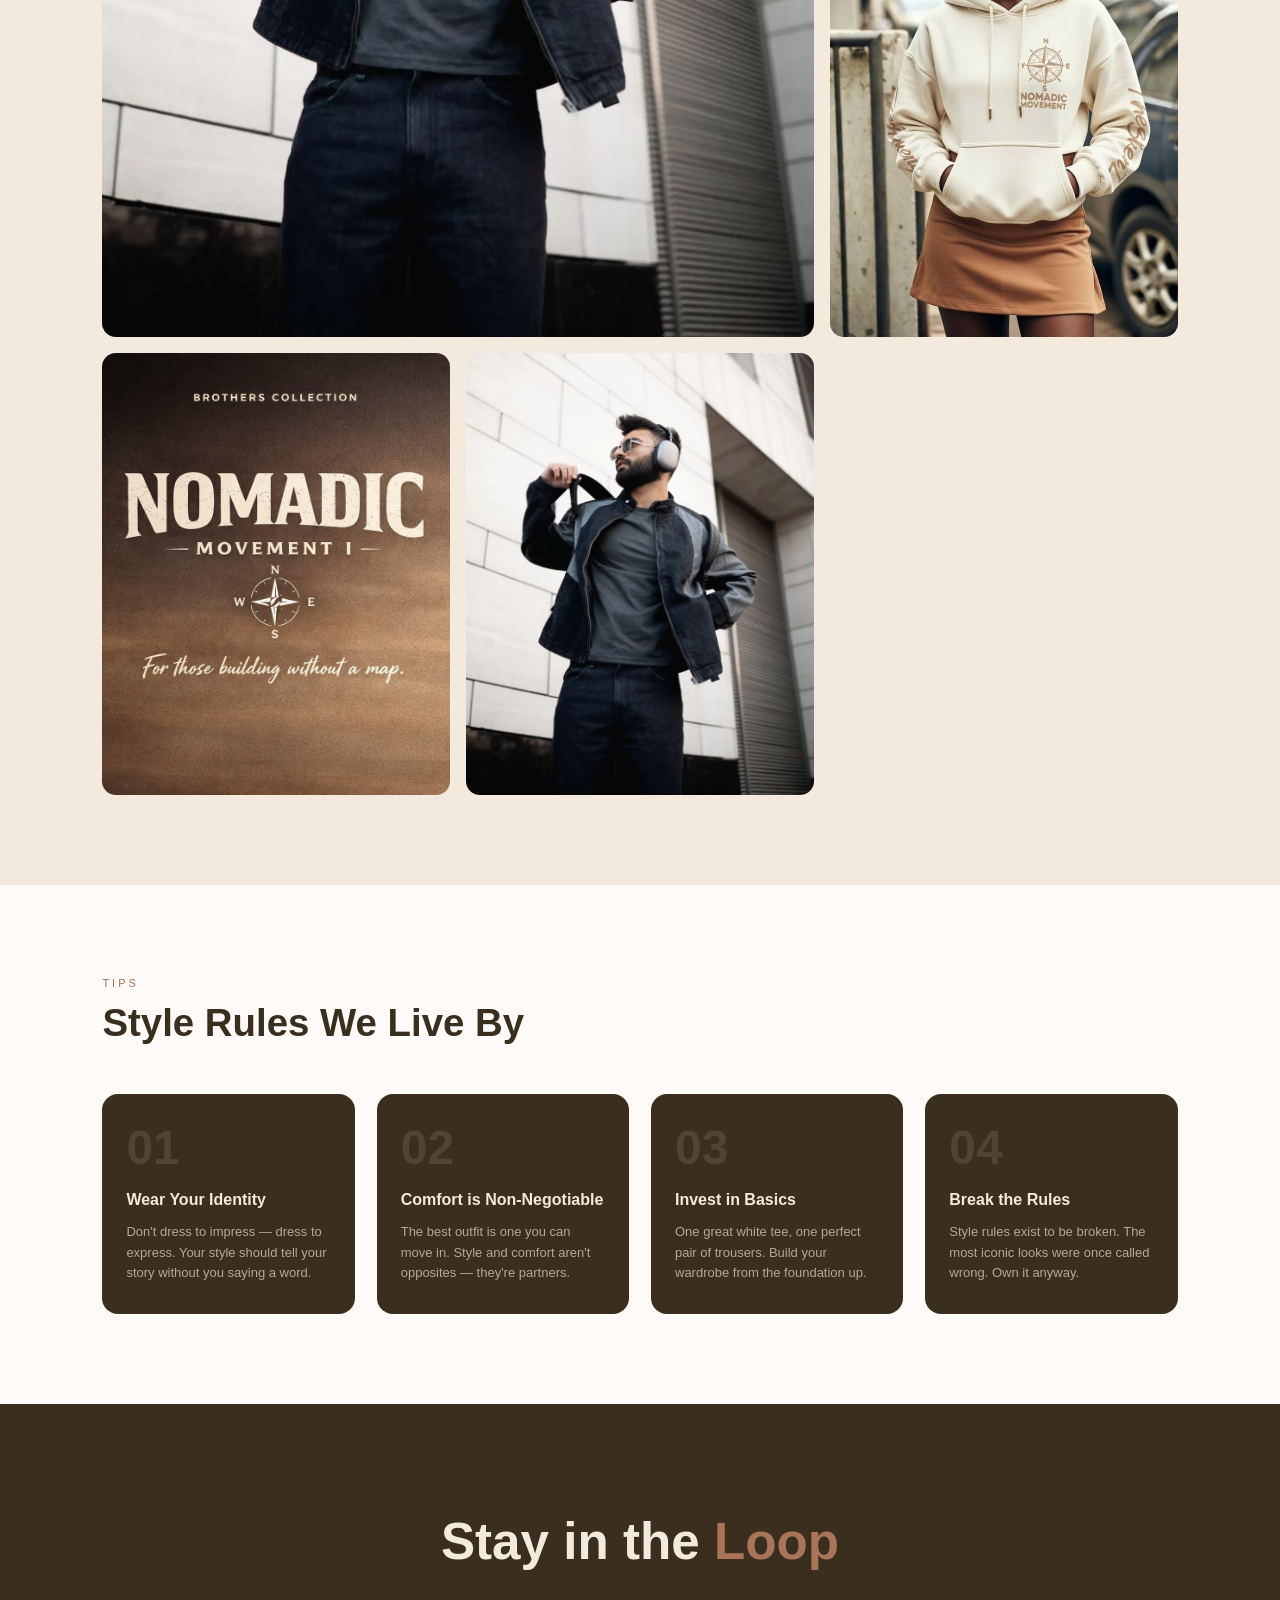
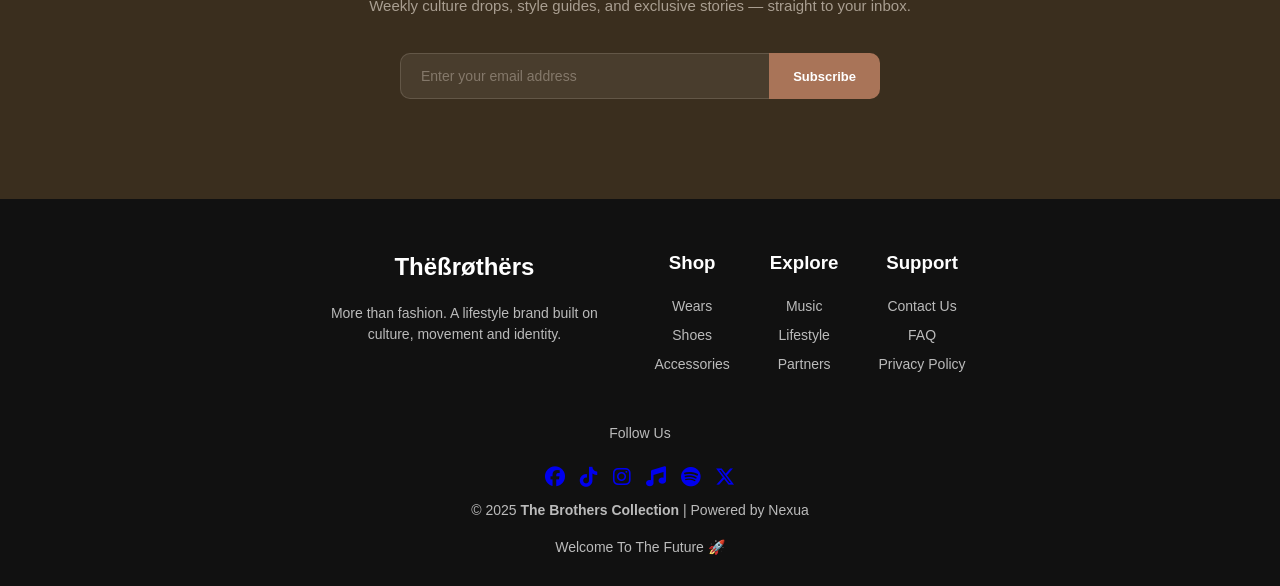
==== commit f0490c9a: "moving from mvp to final product" ====
--- a/lifestyle.html
+++ b/lifestyle.html
@@ -178,6 +178,37 @@
       margin-bottom: 10px;
     }
 
+    /* ===== NEWS LOADING ===== */
+.news-loading {
+  grid-column: 1 / -1;
+  text-align: center;
+  padding: 60px 20px;
+  color: var(--ls-muted);
+  display: flex;
+  flex-direction: column;
+  align-items: center;
+  gap: 14px;
+}
+
+.news-spinner {
+  width: 36px;
+  height: 36px;
+  border: 3px solid rgba(169,116,88,0.2);
+  border-top-color: var(--ls-brown);
+  border-radius: 50%;
+  animation: spin 0.8s linear infinite;
+}
+
+@keyframes spin { to { transform: rotate(360deg); } }
+
+.news-error {
+  grid-column: 1 / -1;
+  text-align: center;
+  padding: 40px;
+  color: var(--ls-muted);
+  font-size: 14px;
+}
+
     .see-all {
       font-size: 13px;
       font-weight: 600;
@@ -598,25 +629,29 @@
           <p class="ls-tag-line">Editor's Pick</p>
           <h2>Featured Story</h2>
         </div>
-        <a href="#" class="see-all">View all stories <i class="fas fa-arrow-right"></i></a>
-      </div>
-
-      <div class="featured-article">
-        <div class="featured-article-img">
-          <img src="img/tbc.jpg" alt="Featured Article">
-        </div>
-        <div class="featured-article-text">
-          <span class="article-cat">Culture</span>
-          <h2>How Street Fashion Became the Language of a Generation</h2>
-          <div class="article-meta">
-            <span><i class="fas fa-calendar"></i> Jan 2025</span>
-            <span><i class="fas fa-clock"></i> 6 min read</span>
-            <span><i class="fas fa-eye"></i> 14.2K views</span>
-          </div>
-          <p>From the streets of Lagos to global runways, the Nomadic generation is redefining what fashion means — not as status, but as identity, freedom, and movement.</p>
-          <a href="#" class="read-btn">
-            Read Story <i class="fas fa-arrow-right"></i>
-          </a>
+        <a href="#" class="see-all" id="see-all-link">View all stories <i class="fas fa-arrow-right"></i></a>
+      </div>
+
+      <div id="featured-article-content">
+        <div class="news-loading">
+          <div class="news-spinner"></div>
+          <p>Loading latest stories...</p>
+        </div>
+      </div>
+    </section>
+
+    <!-- ARTICLES GRID -->
+    <section class="ls-section alt">
+      <div class="ls-section-header">
+        <div>
+          <p class="ls-tag-line">Latest</p>
+          <h2>Stories &amp; Culture</h2>
+        </div>
+      </div>
+      <div class="articles-grid" id="news-grid">
+        <div class="news-loading">
+          <div class="news-spinner"></div>
+          <p>Loading news...</p>
         </div>
       </div>
     </section>
@@ -817,45 +852,209 @@
 
   <!-- FOOTER -->
   <footer id="contact" class="footer">
-    <div class="footer-container">
-      <div class="footer-brand">
-        <h2>Thëßrøthërs</h2>
-        <p>More than fashion. A lifestyle brand built on culture, movement and identity.</p>
-      </div>
-      <div class="footer-links">
-        <div class="footer-col">
-          <h3>Shop</h3>
-          <a href="shop.html">Wears</a>
-          <a href="shop.html">Shoes</a>
-          <a href="shop.html">Accessories</a>
-        </div>
-        <div class="footer-col">
-          <h3>Entertainment</h3>
-          <a href="music.html">Music</a>
-          <a href="lifestyle.html">Lifestyle</a>
-        </div>
-        <div class="footer-col">
-          <h3>Support</h3>
-          <a href="index.html#contact">Contact</a>
-          <a href="#">FAQ</a>
-          <a href="#">Policy</a>
-        </div>
-      </div>
+  <div class="footer-container">
+    <div class="footer-brand">
+      <h2>Thëßrøthërs</h2>
+      <p>More than fashion. A lifestyle brand built on culture, movement and identity.</p>
     </div>
-    <div class="footer-social">
-      <p>Follow Us</p>
-      <div class="social-icons">
-        <a href="https://facebook.com" target="_blank"><i class="fab fa-facebook"></i></a>
-        <a href="https://www.tiktok.com" target="_blank"><i class="fab fa-tiktok"></i></a>
-        <a href="https://www.instagram.com" target="_blank"><i class="fab fa-instagram"></i></a>
-        <a href="https://www.spotify.com" target="_blank"><i class="fab fa-spotify"></i></a>
-        <a href="https://www.x.com" target="_blank"><i class="fa-brands fa-x-twitter"></i></a>
+    <div class="footer-links">
+      <div class="footer-col">
+        <h3>Shop</h3>
+        <a href="shop.html">Wears</a>
+        <a href="shop.html">Shoes</a>
+        <a href="shop.html">Accessories</a>
+      </div>
+      <div class="footer-col">
+        <h3>Explore</h3>
+        <a href="music.html">Music</a>
+        <a href="lifestyle.html">Lifestyle</a>
+        <a href="index.html#partners">Partners</a>
+      </div>
+      <div class="footer-col">
+        <h3>Support</h3>
+        <a href="contact.html">Contact Us</a>
+        <a href="faq.html">FAQ</a>
+        <a href="policy.html">Privacy Policy</a>
       </div>
     </div>
-    <p>© 2025 <strong>The Brothers Collection</strong> | Powered by <span class="brand">Nexua</span></p>
-    <p class="footer-tagline">Welcome To The Future 🚀</p>
-  </footer>
+  </div>
+
+  <div class="footer-social">
+    <p>Follow Us</p>
+    <div class="social-icons">
+        <a href="https://www.facebook.com/profile.php?id=61589076495092&mibextid=ZbWKwL" target="_blank"><i class="fab fa-facebook"></i></a>
+        <a href="https://www.tiktok.com/@thebrotherscollections?_r=1&_t=ZS-96AM1hBIxwQ" target="_blank"><i class="fab fa-tiktok"></i></a>
+        <a href="https://www.instagram.com/thebrothercollection.co/" target="_blank"><i class="fab fa-instagram"></i></a>
+        <a href="https://audiomack.com/double_cees" target="_blank" title="Audiomack"><i class="fas fa-music"></i></a>
+        <a href="https://www.spotify.com" target="_blank" title="Spotify"><i class="fa-brands fa-spotify"></i></a>
+        <a href="https://x.com/Captain_5050" target="_blank" title="X / Twitter"><i class="fa-brands fa-x-twitter"></i></a>
+        </div>
+    </div>
+  </div>
+
+  <p>© 2025 <strong>The Brothers Collection</strong> | Powered by <span class="brand">Nexua</span></p>
+  <p class="footer-tagline">Welcome To The Future 🚀</p>
+</footer>
 
 </body>
+
+<script>
+// ===== REAL-TIME NEWS via RSS2JSON =====
+// Uses free rss2json.com API to pull fashion/culture news
+
+const RSS_FEEDS = [
+  'https://www.vogue.com/feed/rss',
+  'https://feeds.bbci.co.uk/news/entertainment_and_arts/rss.xml'
+];
+
+const API_BASE = 'https://api.rss2json.com/v1/api.json?rss_url=';
+
+async function fetchNews() {
+  try {
+    // Try first feed, fallback to second
+    let items = [];
+
+    for (const feed of RSS_FEEDS) {
+      try {
+        const res = await fetch(`${API_BASE}${encodeURIComponent(feed)}&count=7`);
+        const data = await res.json();
+        if (data.status === 'ok' && data.items.length > 0) {
+          items = data.items;
+          break;
+        }
+      } catch (e) {
+        continue;
+      }
+    }
+
+    if (items.length === 0) throw new Error('No items');
+
+    renderFeatured(items[0]);
+    renderGrid(items.slice(1, 7));
+
+  } catch (err) {
+    document.getElementById('featured-article-content').innerHTML = getFallbackFeatured();
+    document.getElementById('news-grid').innerHTML = getFallbackGrid();
+  }
+}
+
+function cleanDescription(html) {
+  const div = document.createElement('div');
+  div.innerHTML = html;
+  return div.textContent.substring(0, 160) + '...';
+}
+
+function formatDate(dateStr) {
+  try {
+    return new Date(dateStr).toLocaleDateString('en-NG', { day: 'numeric', month: 'short', year: 'numeric' });
+  } catch { return ''; }
+}
+
+function getImage(item) {
+  if (item.thumbnail && item.thumbnail.startsWith('http')) return item.thumbnail;
+  if (item.enclosure && item.enclosure.link) return item.enclosure.link;
+  // fallback to local images
+  const fallbacks = ['img/tbc.jpg', 'img/Nomadic.jpg', 'img/Nomadic1.jpg'];
+  return fallbacks[Math.floor(Math.random() * fallbacks.length)];
+}
+
+function getCat(item) {
+  if (item.categories && item.categories.length > 0) return item.categories[0];
+  return 'Culture';
+}
+
+function renderFeatured(item) {
+  const el = document.getElementById('featured-article-content');
+  el.innerHTML = `
+    <div class="featured-article">
+      <div class="featured-article-img">
+        <img src="${getImage(item)}" alt="${item.title}" onerror="this.src='img/tbc.jpg'">
+      </div>
+      <div class="featured-article-text">
+        <span class="article-cat">${getCat(item)}</span>
+        <h2>${item.title}</h2>
+        <div class="article-meta">
+          <span><i class="fas fa-calendar"></i> ${formatDate(item.pubDate)}</span>
+          <span><i class="fas fa-clock"></i> 5 min read</span>
+        </div>
+        <p>${cleanDescription(item.description)}</p>
+        <a href="${item.link}" target="_blank" class="read-btn">
+          Read Story <i class="fas fa-arrow-right"></i>
+        </a>
+      </div>
+    </div>
+  `;
+}
+
+function renderGrid(items) {
+  const grid = document.getElementById('news-grid');
+  const catColors = ['Style','Music','Culture','Sneakers','Identity','Events'];
+
+  grid.innerHTML = items.map((item, i) => `
+    <div class="article-card" onclick="window.open('${item.link}','_blank')">
+      <div class="article-card-img">
+        <img src="${getImage(item)}" alt="${item.title}" onerror="this.src='img/Nomadic.jpg'">
+      </div>
+      <div class="article-card-body">
+        <span class="article-cat">${getCat(item) || catColors[i % catColors.length]}</span>
+        <h3>${item.title}</h3>
+        <p>${cleanDescription(item.description)}</p>
+        <div class="article-card-footer">
+          <span><i class="fas fa-clock" style="margin-right:4px"></i> ${formatDate(item.pubDate)}</span>
+          <a href="${item.link}" target="_blank">Read more <i class="fas fa-arrow-right"></i></a>
+        </div>
+      </div>
+    </div>
+  `).join('');
+}
+
+// Fallbacks if API fails
+function getFallbackFeatured() {
+  return `
+    <div class="featured-article">
+      <div class="featured-article-img">
+        <img src="img/tbc.jpg" alt="Featured">
+      </div>
+      <div class="featured-article-text">
+        <span class="article-cat">Culture</span>
+        <h2>How Street Fashion Became the Language of a Generation</h2>
+        <div class="article-meta">
+          <span><i class="fas fa-calendar"></i> 2025</span>
+          <span><i class="fas fa-clock"></i> 6 min read</span>
+        </div>
+        <p>From the streets of Lagos to global runways, the Nomadic generation is redefining what fashion means — not as status, but as identity, freedom, and movement.</p>
+        <a href="#" class="read-btn">Read Story <i class="fas fa-arrow-right"></i></a>
+      </div>
+    </div>`;
+}
+
+function getFallbackGrid() {
+  const articles = [
+    { img: 'img/Nomadic.jpg', cat: 'Style', title: 'The Nomadic Style Guide: How to Layer Like a Pro', desc: 'Master the art of layering with pieces from the Nomadic Collection for any occasion.' },
+    { img: 'img/Nomadic1.jpg', cat: 'Music', title: 'When Music Meets Fashion: The TBC Story', desc: 'How the brothers built a brand at the intersection of sound and style.' },
+    { img: 'img/tbc.jpg', cat: 'Culture', title: 'Lagos Street Scene: The Brands Shaping a City', desc: 'A look at the underground brands and artists building Lagos\'s next identity.' },
+    { img: 'img/Nomadic.jpg', cat: 'Sneakers', title: 'Sneaker Culture in Nigeria: Then vs Now', desc: 'How sneakers became a cultural statement in Nigeria.' },
+    { img: 'img/Nomadic1.jpg', cat: 'Identity', title: 'Dress for Yourself: Self-Expression Through Fashion', desc: 'The most powerful style choice is dressing for who you are.' },
+    { img: 'img/tbc.jpg', cat: 'Events', title: 'Festival Season Fits: What We\'re Wearing in 2025', desc: 'Our picks for the boldest fits for every event this season.' },
+  ];
+
+  return articles.map(a => `
+    <div class="article-card">
+      <div class="article-card-img"><img src="${a.img}" alt="${a.title}"></div>
+      <div class="article-card-body">
+        <span class="article-cat">${a.cat}</span>
+        <h3>${a.title}</h3>
+        <p>${a.desc}</p>
+        <div class="article-card-footer">
+          <span><i class="fas fa-clock" style="margin-right:4px"></i> 2025</span>
+          <a href="#">Read more <i class="fas fa-arrow-right"></i></a>
+        </div>
+      </div>
+    </div>`).join('');
+}
+
+// Init
+fetchNews();
+</script>
 <script src="main.js"></script>
 </html>
--- a/css/style.css
+++ b/css/style.css
@@ -22,6 +22,10 @@
   line-height: 1.5;
 }
 
+html {
+  scroll-behavior: smooth;
+}
+
 /* ===== HEADER ===== */
 header {
   background: var(--brown-dark);
@@ -44,6 +48,21 @@
   display: flex;
   gap: 18px;
   list-style: none;
+}
+
+.nav-backdrop {
+  position: fixed;
+  inset: 0;
+  background: rgba(0,0,0,0.5);
+  opacity: 0;
+  pointer-events: none;
+  transition: 0.3s;
+  z-index: 998;
+}
+
+.nav-backdrop.open {
+  opacity: 1;
+  pointer-events: all;
 }
 
 .hamburger {
@@ -178,36 +197,33 @@
   overflow: hidden;
 }
 
-/* bg wrapper hidden on desktop, activated by mobile.css */
-.hero-bg-img {
-  display: none;
-}
-
 .hero-img {
-  flex: 1 1 300px;
-  max-width: 400px;
+  flex: 1 1 42%;
+  max-width: 42%;
   width: 100%;
   border-radius: 14px;
   object-fit: cover;
-  box-shadow: 0 8px 30px rgba(0, 0, 0, 0.08);
+  aspect-ratio: 3/4;
+  box-shadow: 0 8px 30px rgba(0, 0, 0, 0.12);
   display: block;
 }
 
 .hero-content {
-  flex: 1 1 400px;
+  flex: 1 1 50%;
   display: flex;
   flex-direction: column;
   gap: 18px;
 }
 
 .hero-content h2 {
-  font-size: clamp(2.5rem, 5vw, 5rem);
-  line-height: 1.05;
+  font-size: clamp(2.8rem, 4.5vw, 5.5rem);
+  line-height: 1.0;
   color: var(--brown-dark);
+  font-weight: 800;
 }
 
 .hero-content p {
-  font-size: 16px;
+  font-size: 18px;
   letter-spacing: 5px;
   word-spacing: 4px;
   color: var(--muted);
@@ -268,7 +284,7 @@
 
 .showcase-grid {
   display: grid;
-  grid-template-columns: repeat(auto-fit, minmax(220px, 1fr));
+  grid-template-columns: repeat(auto-fit, minmax(320px, 1fr));
   gap: 22px;
 }
 
@@ -473,6 +489,122 @@
 .ent-card p { font-size: 14px; color: #555; padding: 0 15px; }
 .ent-card a { display: inline-block; font-size: 14px; color: #0a66ff; font-weight: 600; margin: 10px 15px 5px; }
 
+
+/* ===== PARTNERS SECTION ===== */
+.partners-section {
+  padding: 70px 8%;
+  background: var(--brown-dark);
+  overflow: hidden;
+}
+
+.partners-header {
+  text-align: center;
+  margin-bottom: 48px;
+}
+
+.partners-tag {
+  font-size: 12px;
+  letter-spacing: 3px;
+  text-transform: uppercase;
+  color: var(--brown-light);
+  margin-bottom: 10px;
+}
+
+.partners-header h2 {
+  font-size: clamp(1.6rem, 3vw, 2.2rem);
+  font-weight: 800;
+  color: var(--cream);
+  margin-bottom: 8px;
+}
+
+.partners-sub {
+  font-size: 14px;
+  color: rgba(244, 233, 221, 0.55);
+}
+
+.partners-track-wrapper {
+  width: 100%;
+  overflow: hidden;
+  position: relative;
+}
+
+.partners-track-wrapper::before,
+.partners-track-wrapper::after {
+  content: '';
+  position: absolute;
+  top: 0;
+  width: 80px;
+  height: 100%;
+  z-index: 2;
+}
+
+.partners-track-wrapper::before {
+  left: 0;
+  background: linear-gradient(to right, var(--brown-dark), transparent);
+}
+
+.partners-track-wrapper::after {
+  right: 0;
+  background: linear-gradient(to left, var(--brown-dark), transparent);
+}
+
+.partners-track {
+  display: flex;
+  gap: 24px;
+  width: max-content;
+  animation: partnerScroll 12s linear infinite;
+}
+
+.partners-track:hover {
+  animation-play-state: paused;
+}
+
+@keyframes partnerScroll {
+  0% { transform: translateX(0); }
+  100% { transform: translateX(-50%); }
+}
+
+.partner-card {
+  display: flex;
+  align-items: center;
+  gap: 16px;
+  background: rgba(244, 233, 221, 0.06);
+  border: 1px solid rgba(244, 233, 221, 0.12);
+  border-radius: 14px;
+  padding: 18px 28px;
+  min-width: 220px;
+  transition: 0.25s;
+  cursor: pointer;
+  white-space: nowrap;
+}
+
+.partner-card:hover {
+  background: rgba(169, 116, 88, 0.15);
+  border-color: var(--brown-main);
+  transform: translateY(-3px);
+}
+
+.partner-logo {
+  width: 48px;
+  height: 48px;
+  border-radius: 12px;
+  background: var(--brown-main);
+  color: #fff;
+  font-size: 13px;
+  font-weight: 800;
+  display: flex;
+  align-items: center;
+  justify-content: center;
+  letter-spacing: 0.5px;
+  flex-shrink: 0;
+}
+
+.partner-card span {
+  font-size: 14px;
+  font-weight: 600;
+  color: var(--cream);
+}
+
 /* ===== ABOUT ===== */
 .about {
   padding: 60px 20px;
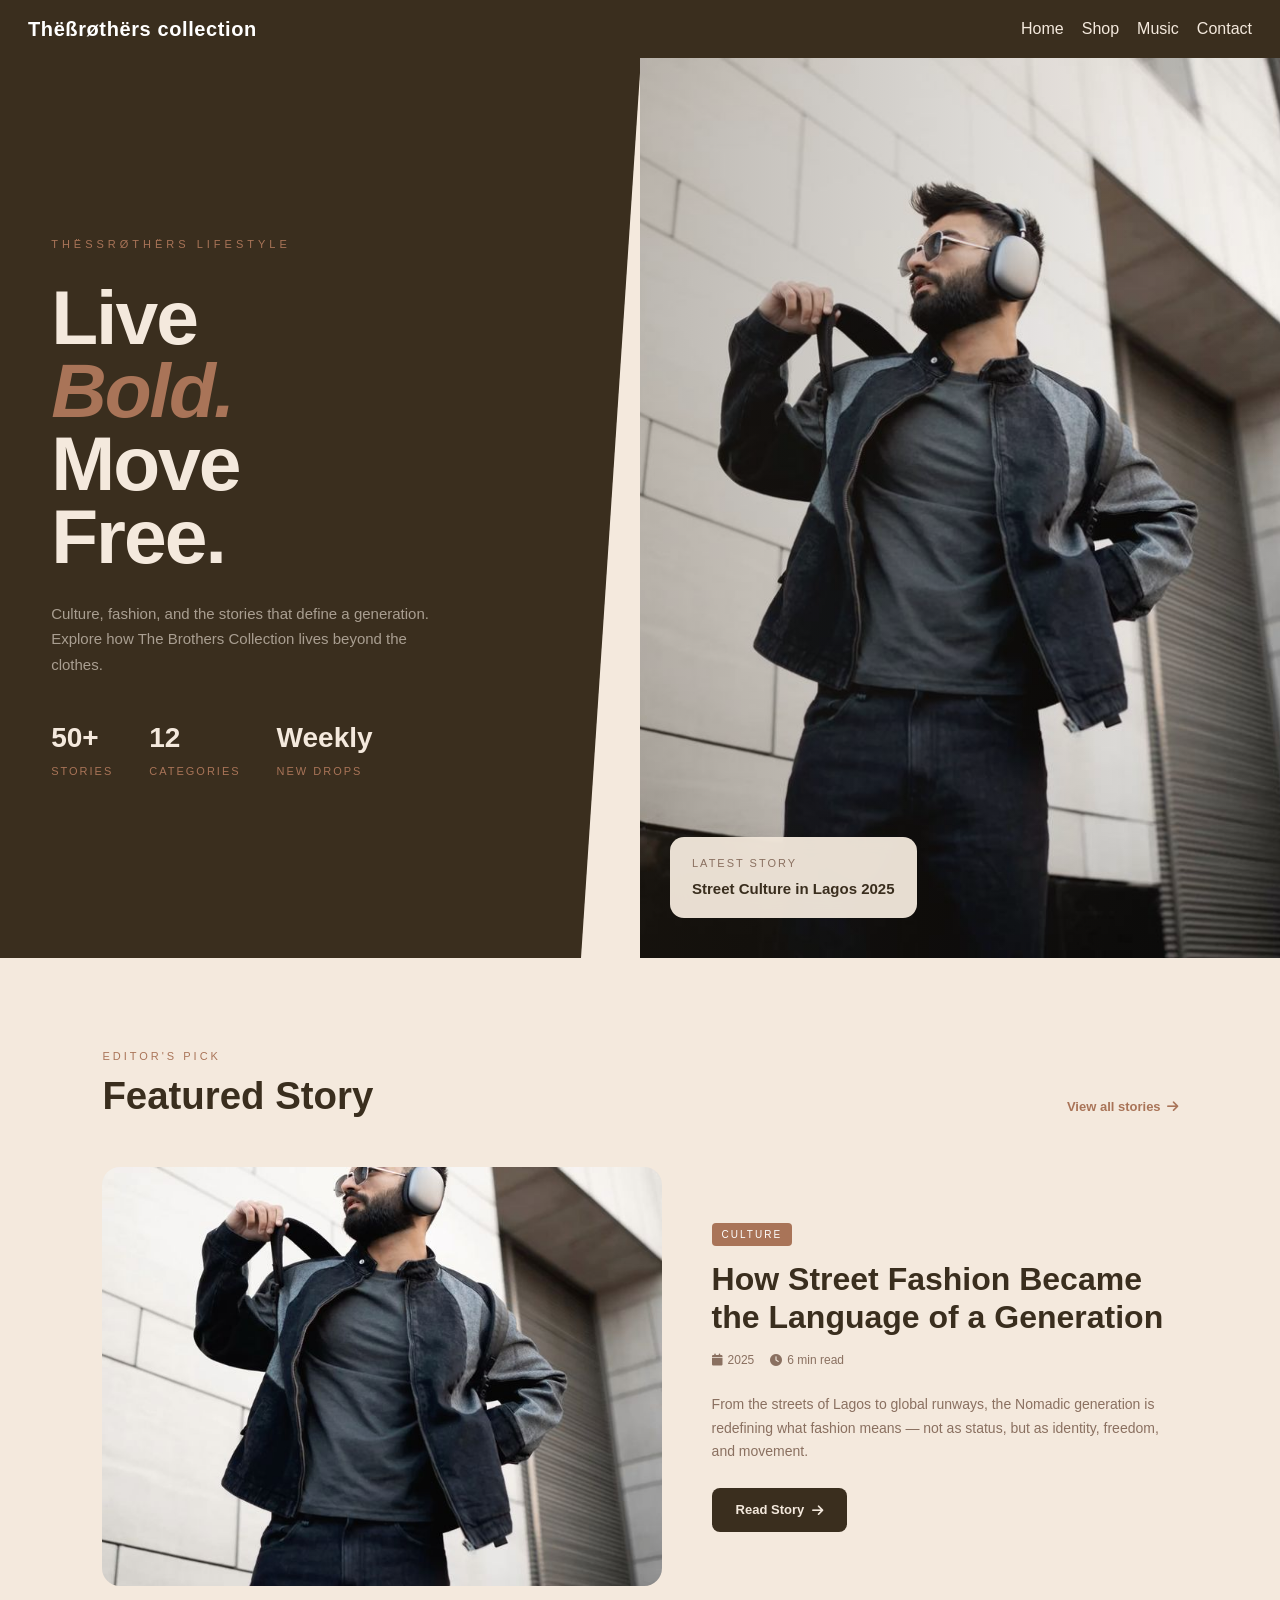
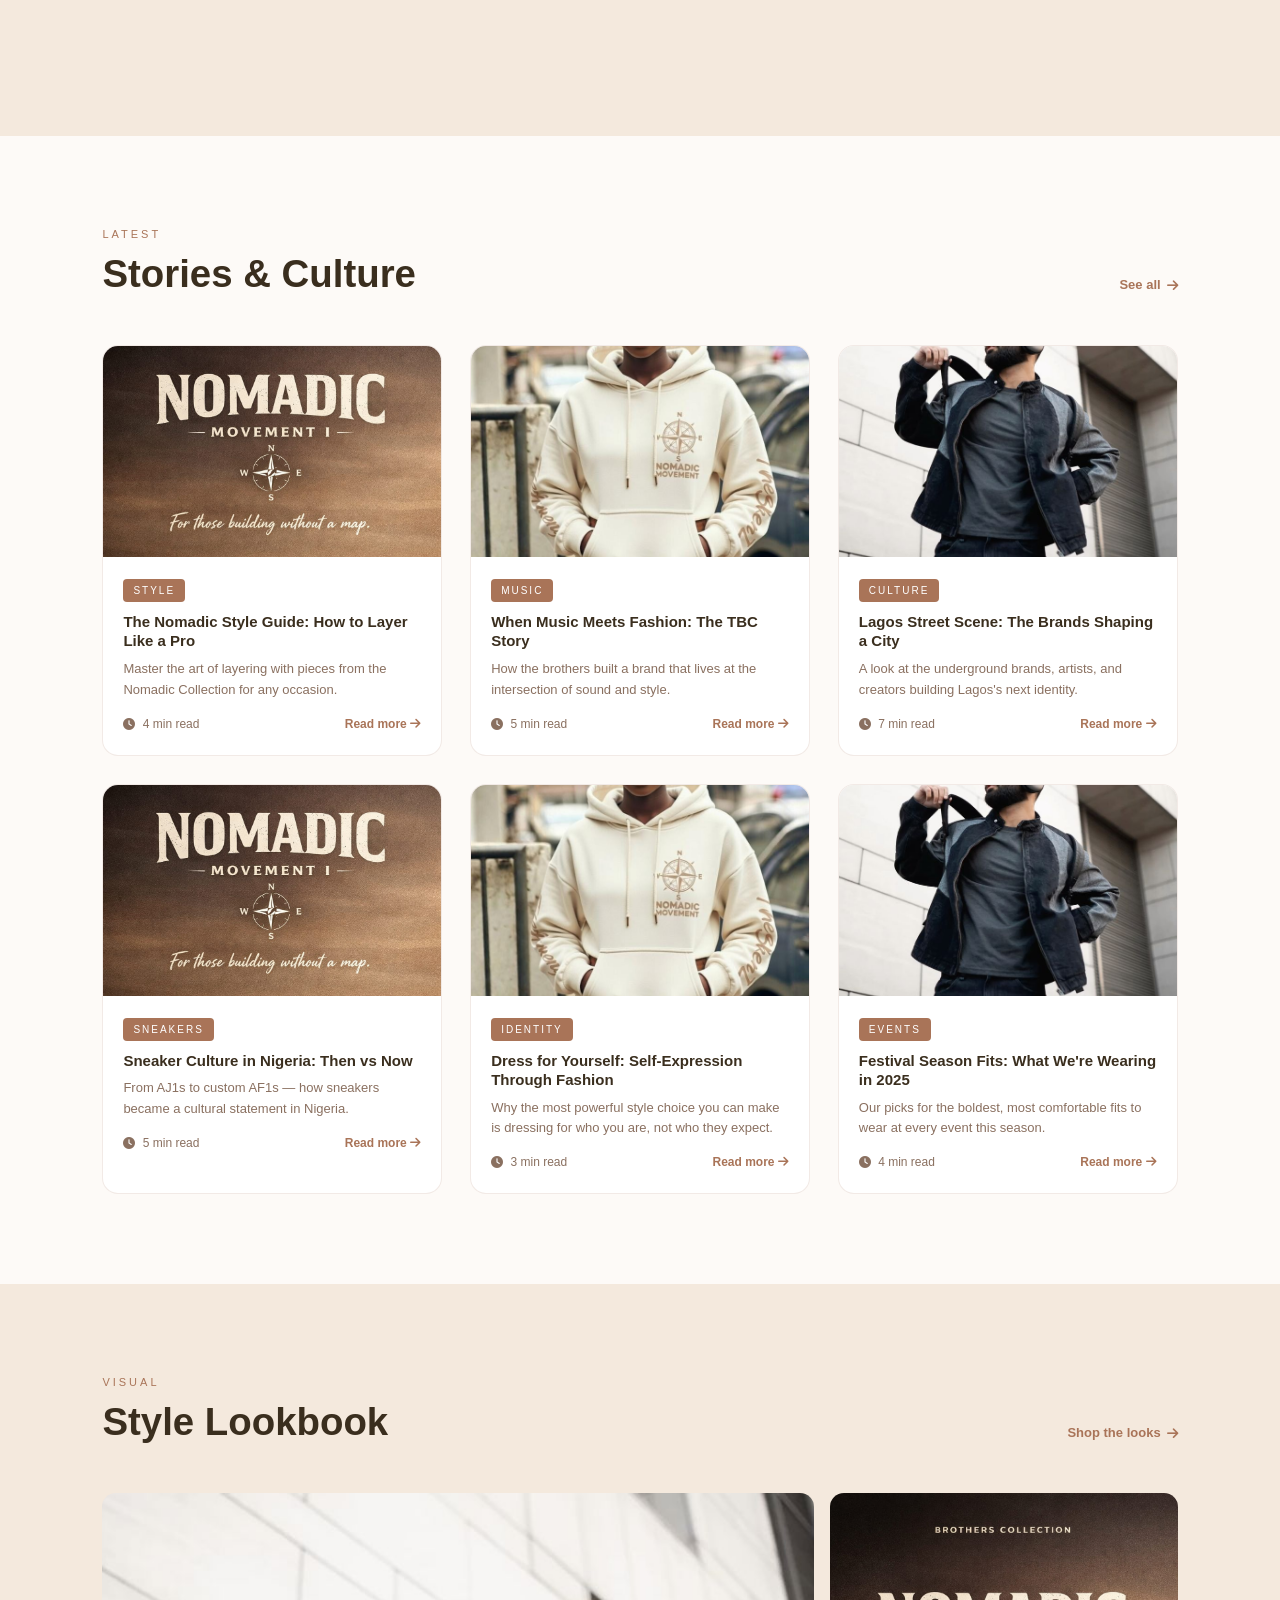
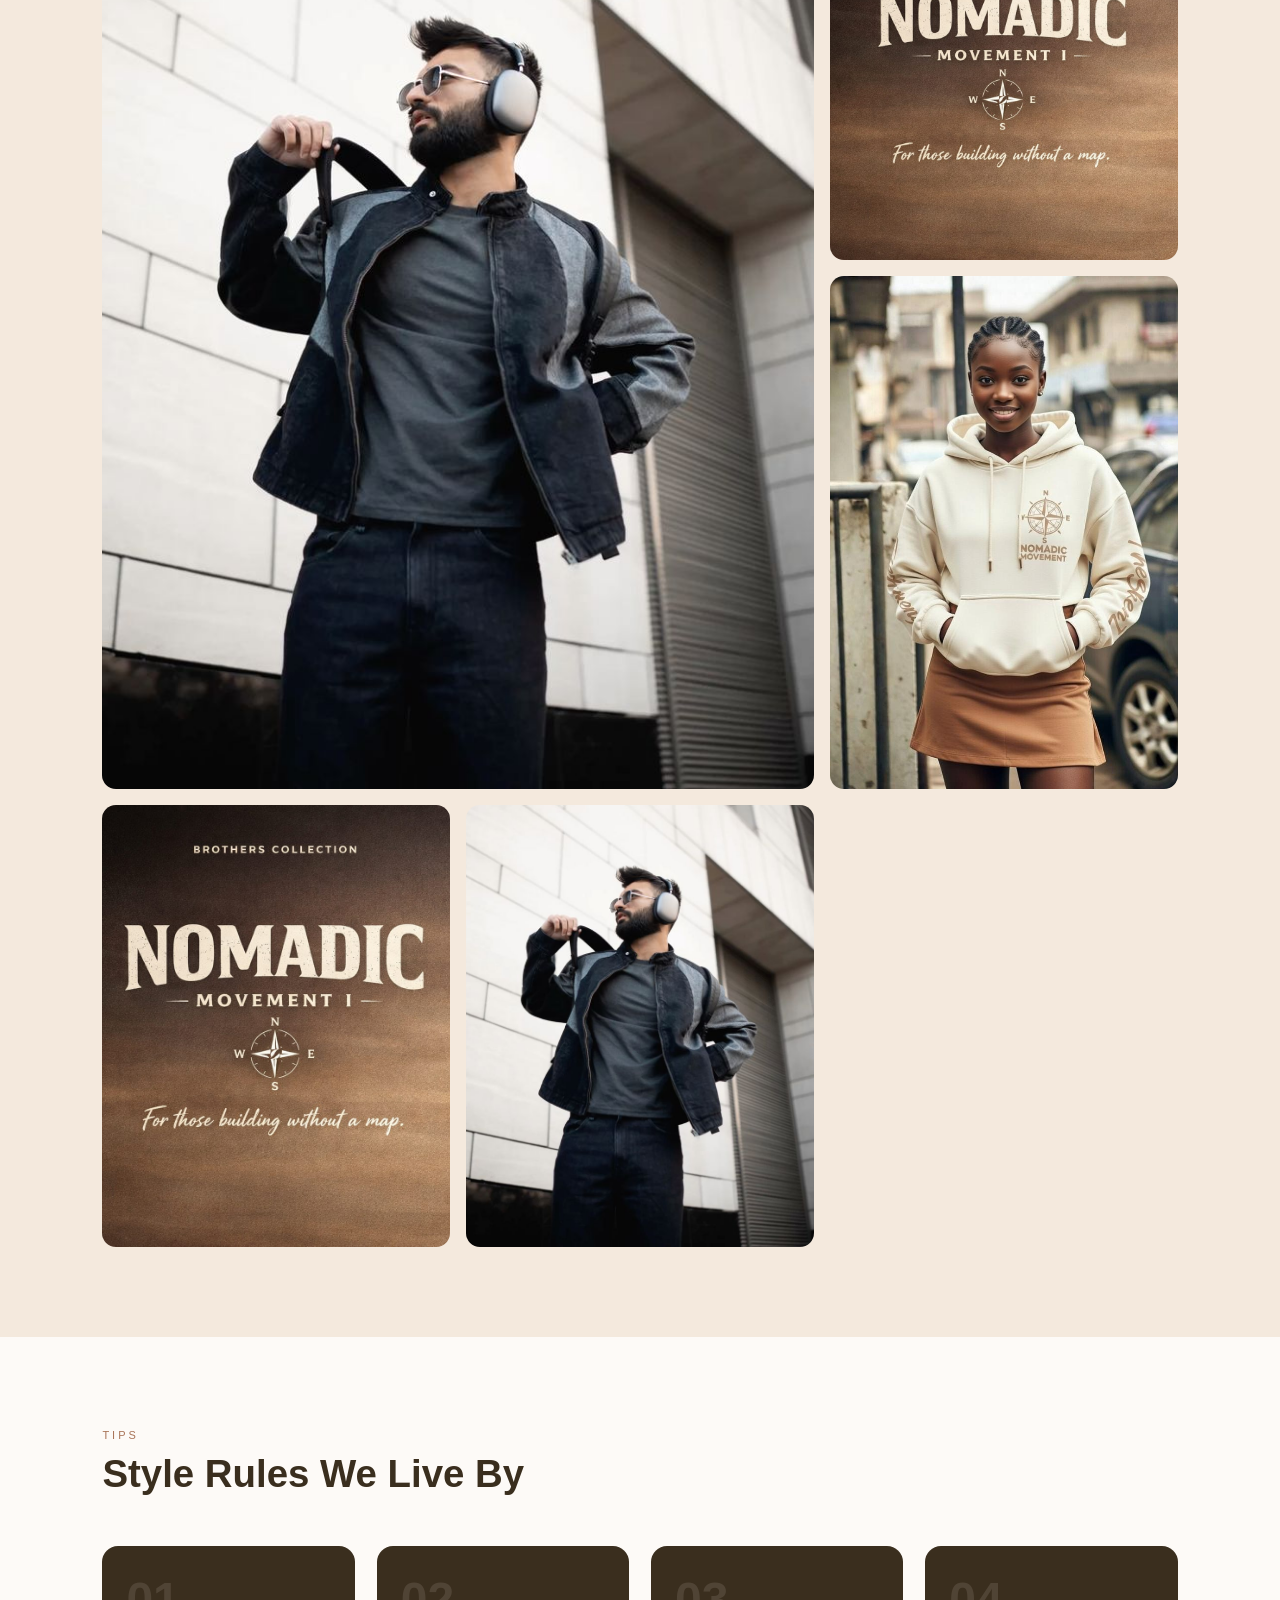
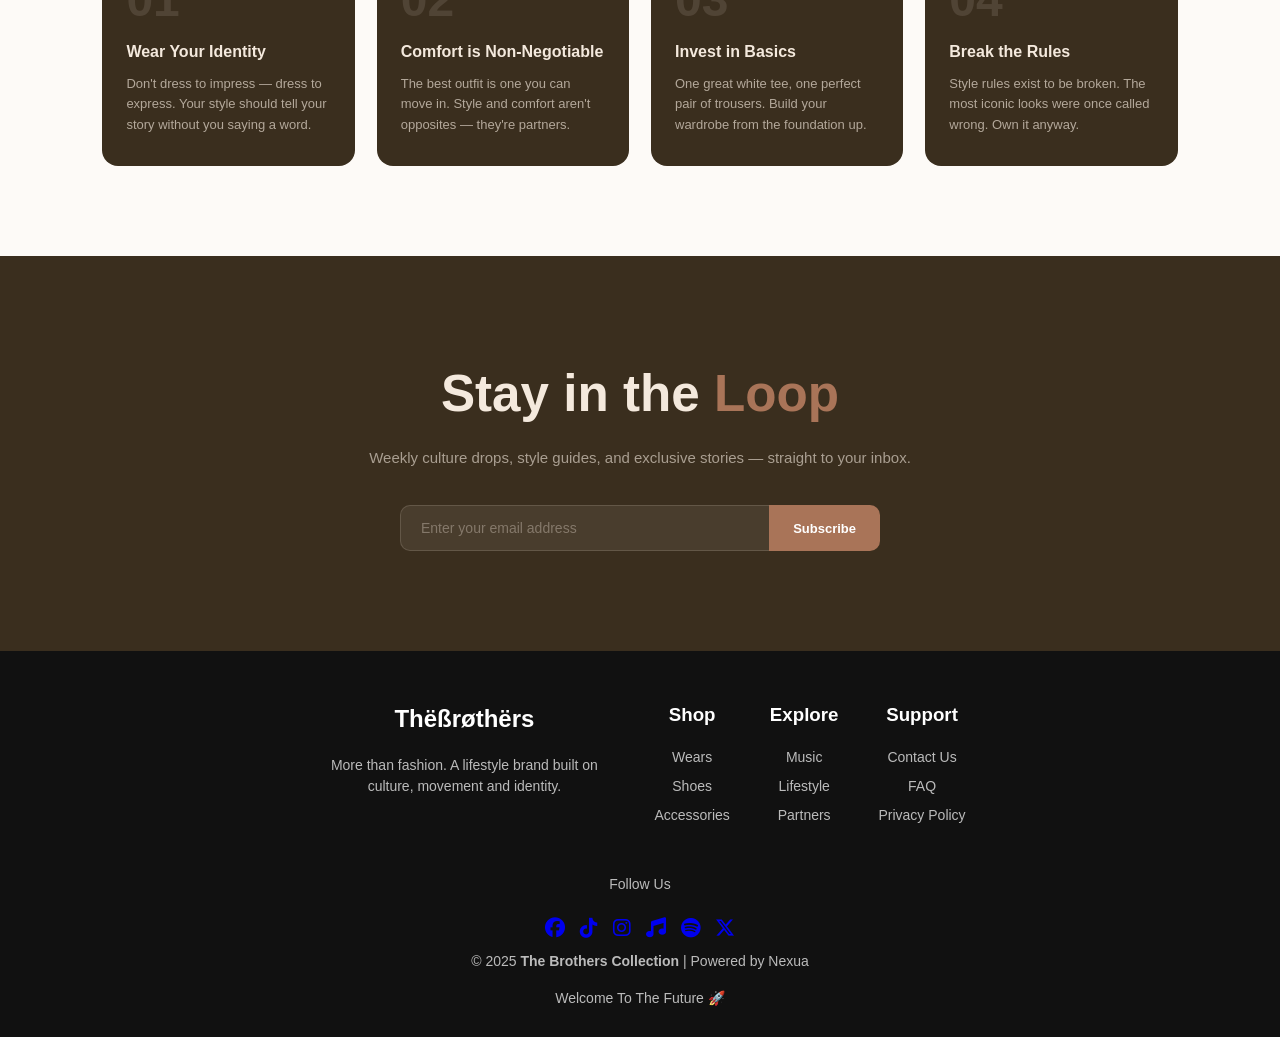
==== commit 8b72d847: "added some new articles and updated the lifestyle." ====
--- a/lifestyle.html
+++ b/lifestyle.html
@@ -645,22 +645,6 @@
       <div class="ls-section-header">
         <div>
           <p class="ls-tag-line">Latest</p>
-          <h2>Stories &amp; Culture</h2>
-        </div>
-      </div>
-      <div class="articles-grid" id="news-grid">
-        <div class="news-loading">
-          <div class="news-spinner"></div>
-          <p>Loading news...</p>
-        </div>
-      </div>
-    </section>
-
-    <!-- ARTICLES GRID -->
-    <section class="ls-section alt">
-      <div class="ls-section-header">
-        <div>
-          <p class="ls-tag-line">Latest</p>
           <h2>Stories & Culture</h2>
         </div>
         <a href="#" class="see-all">See all <i class="fas fa-arrow-right"></i></a>
@@ -678,7 +662,7 @@
             <p>Master the art of layering with pieces from the Nomadic Collection for any occasion.</p>
             <div class="article-card-footer">
               <span><i class="fas fa-clock" style="margin-right:4px"></i> 4 min read</span>
-              <a href="#">Read more <i class="fas fa-arrow-right"></i></a>
+              <a href="article1.html" target="_blank">Read more <i class="fas fa-arrow-right"></i></a>
             </div>
           </div>
         </div>
@@ -693,7 +677,7 @@
             <p>How the brothers built a brand that lives at the intersection of sound and style.</p>
             <div class="article-card-footer">
               <span><i class="fas fa-clock" style="margin-right:4px"></i> 5 min read</span>
-              <a href="#">Read more <i class="fas fa-arrow-right"></i></a>
+              <a href="article2.html" target="_blank">Read more <i class="fas fa-arrow-right"></i></a>
             </div>
           </div>
         </div>
@@ -708,7 +692,7 @@
             <p>A look at the underground brands, artists, and creators building Lagos's next identity.</p>
             <div class="article-card-footer">
               <span><i class="fas fa-clock" style="margin-right:4px"></i> 7 min read</span>
-              <a href="#">Read more <i class="fas fa-arrow-right"></i></a>
+              <a href="article3.html" target="_blank">Read more <i class="fas fa-arrow-right"></i></a>
             </div>
           </div>
         </div>
@@ -723,7 +707,7 @@
             <p>From AJ1s to custom AF1s — how sneakers became a cultural statement in Nigeria.</p>
             <div class="article-card-footer">
               <span><i class="fas fa-clock" style="margin-right:4px"></i> 5 min read</span>
-              <a href="#">Read more <i class="fas fa-arrow-right"></i></a>
+              <a href="article4.html" target="_blank">Read more <i class="fas fa-arrow-right"></i></a>
             </div>
           </div>
         </div>
@@ -738,7 +722,7 @@
             <p>Why the most powerful style choice you can make is dressing for who you are, not who they expect.</p>
             <div class="article-card-footer">
               <span><i class="fas fa-clock" style="margin-right:4px"></i> 3 min read</span>
-              <a href="#">Read more <i class="fas fa-arrow-right"></i></a>
+              <a href="article5.html" target="_blank">Read more <i class="fas fa-arrow-right"></i></a>
             </div>
           </div>
         </div>
@@ -753,7 +737,7 @@
             <p>Our picks for the boldest, most comfortable fits to wear at every event this season.</p>
             <div class="article-card-footer">
               <span><i class="fas fa-clock" style="margin-right:4px"></i> 4 min read</span>
-              <a href="#">Read more <i class="fas fa-arrow-right"></i></a>
+              <a href="article6.html" target="_blank">Read more <i class="fas fa-arrow-right"></i></a>
             </div>
           </div>
         </div>
